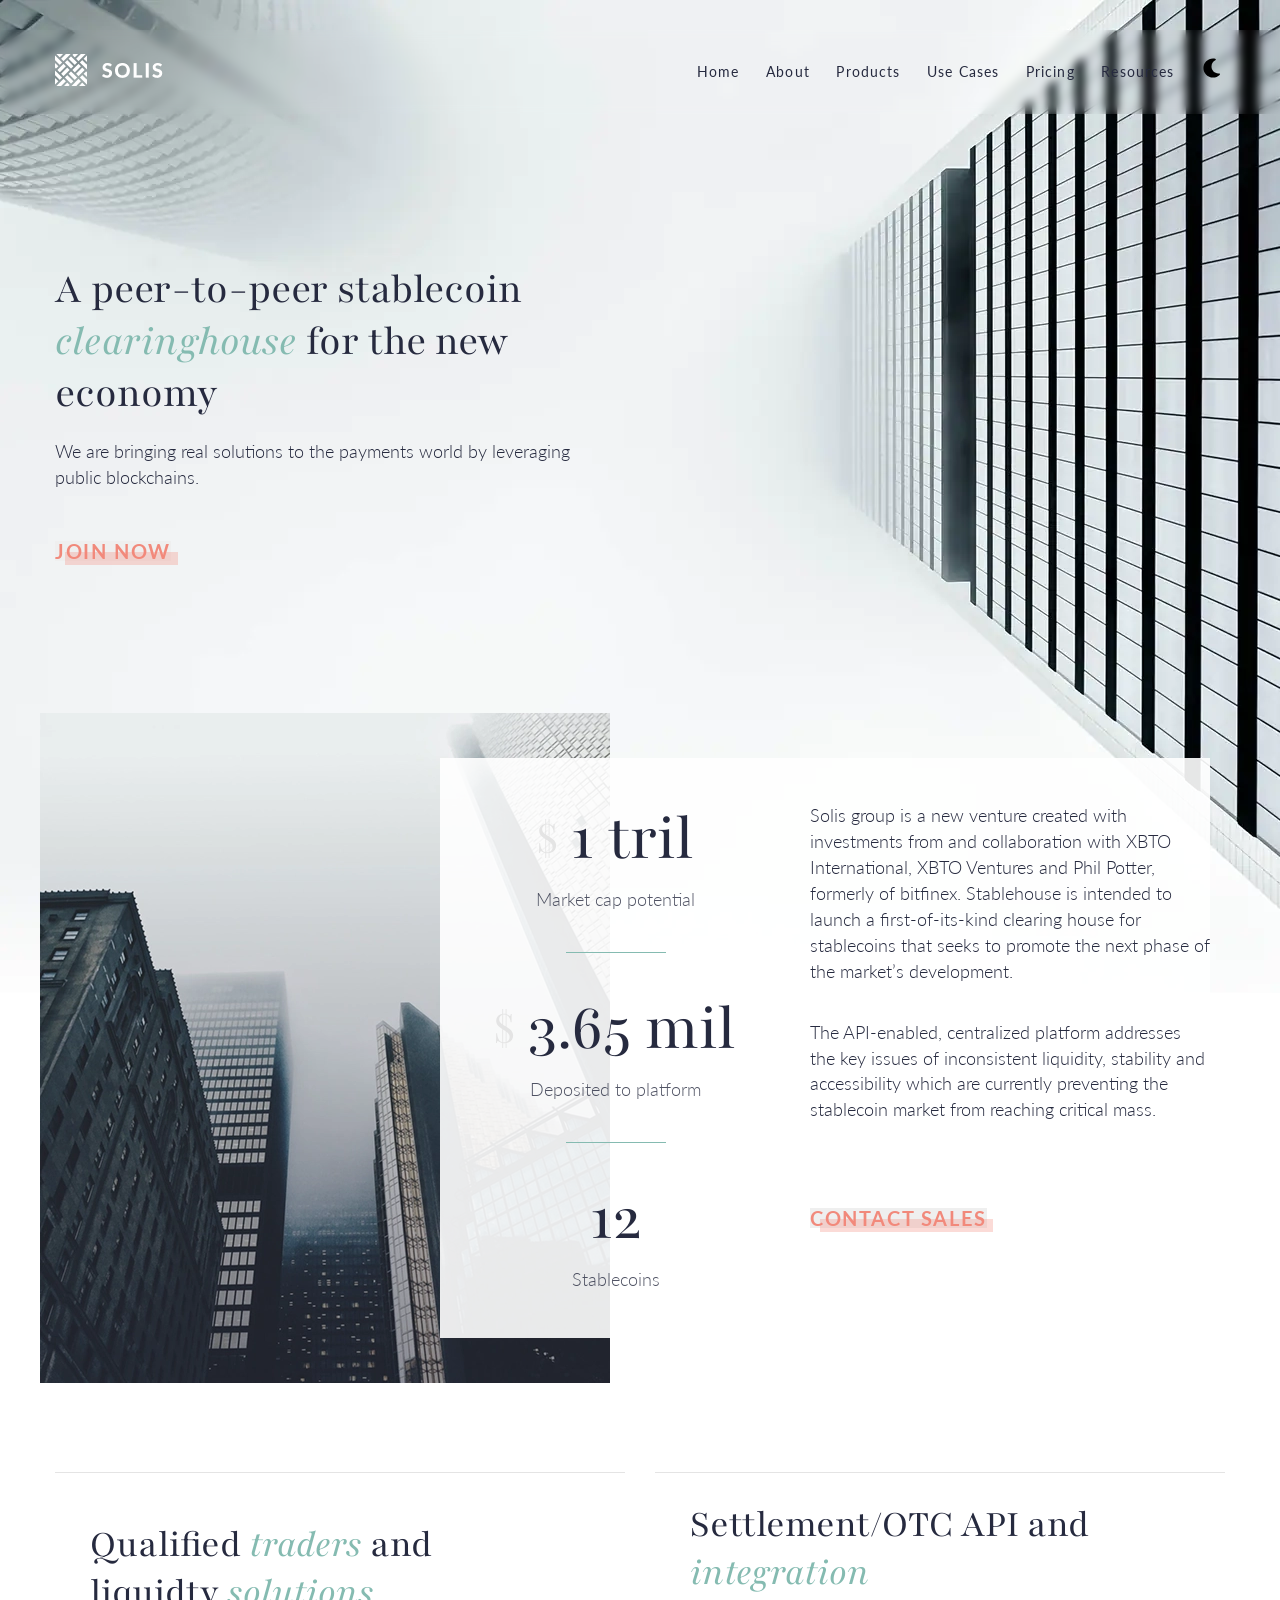
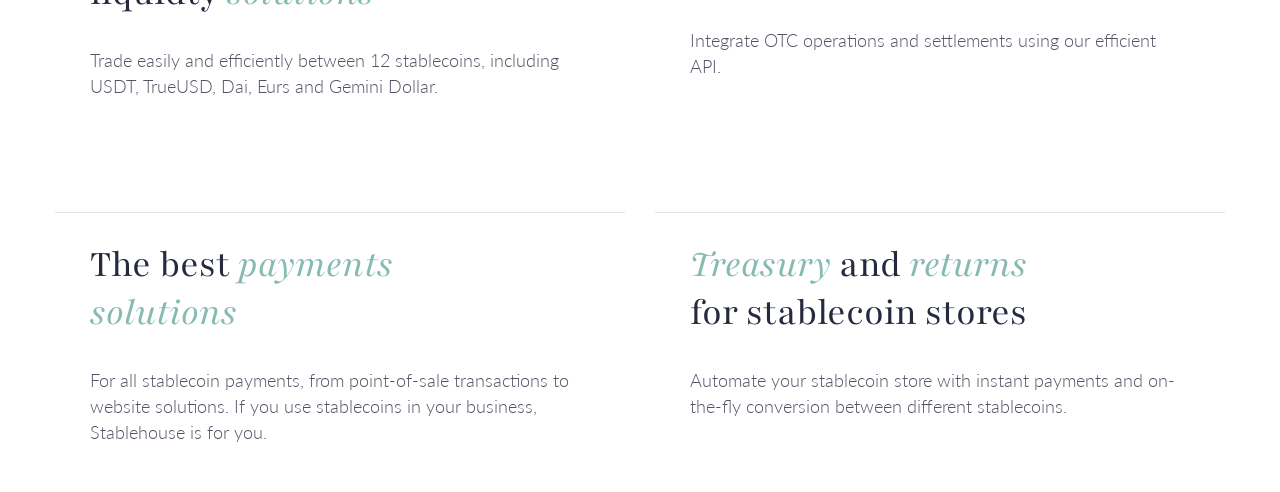
==== index.html @ f417175f "add section Benefits" ====
<!DOCTYPE html>
<html lang="en">

<head>
    <meta charset="UTF-8">
    <meta name="viewport" content="width=device-width, initial-scale=1.0">
    <title>Document</title>
    <link rel="preconnect" href="https://fonts.googleapis.com">
    <link rel="preconnect" href="https://fonts.gstatic.com" crossorigin>
    <link
        href="https://fonts.googleapis.com/css2?family=Lato:wght@300;400;700&family=Playfair:ital,opsz,wdth@0,5..1200,87.5..112.5;1,5..1200,87.5..112.5&display=swap"
        rel="stylesheet">
    <link rel="stylesheet" href="./css/main.css">
</head>

<body>
    <main class="main">
        <div class="bg">
            <header class="header">
                <div class="container">
                    <div class="flex-container">
                        <div class="logo">
                            <img src="./assets/img/logo.png" alt="Logo Company" class="logo__img">
                        </div>
                        <nav class="nav">
                            <ul class="menu">
                                <li class="menu__item">
                                    <a href="#" class="menu__link">Home</a>
                                </li>
                                <li class="menu__item">
                                    <a href="#" class="menu__link">About</a>
                                </li>
                                <li class="menu__item">
                                    <a href="#" class="menu__link">Products</a>
                                </li>
                                <li class="menu__item">
                                    <a href="#" class="menu__link">Use Cases</a>
                                </li>
                                <li class="menu__item">
                                    <a href="#" class="menu__link">Pricing</a>
                                </li>
                                <li class="menu__item">
                                    <a href="#" class="menu__link">Resources</a>
                                </li>
                                <li class="menu__item">
                                    <a href="#" class="menu__link">
                                        <img src="./assets/img/moon.svg" alt="Moon icon" class="menu__icon">
                                    </a>
                                </li>
                            </ul>
                        </nav>
                    </div>
                </div>
            </header>
            <section class="hero">
                <div class="container">
                    <div class="hero__content">
                        <h1 class="title title_1">A peer-to-peer stablecoin <span class="italic">clearinghouse</span>
                            for the new economy</h1>
                        <p class="hero__text">We are bringing real solutions to the payments world by leveraging public
                            blockchains.</p>
                        <button class="btn">JOIN NOW</button>
                    </div>
                </div>
            </section>
        </div>
        <section class="statistic">
            <div class="container statistic__container">
                <div class="statistic__box">
                    <div class="flex-container flex-statistic">
                        <ul class="statistic__list">
                            <li class="statistic__list__item">
                                <h2 class="title title_2">
                                    <svg width="18" height="39" class="dollar__icon">
                                        <use xlink:href="./assets/img/sprite.svg#dollar"></use>
                                    </svg>
                                    1 tril
                                </h2>
                                <p class="statistic__list__text">Market cap potential</p>
                            </li>
                            <li class="statistic__list__item">
                                <h2 class="title title_2">
                                    <svg width="18" height="39" class="dollar__icon">
                                        <use xlink:href="./assets/img/sprite.svg#dollar"></use>
                                    </svg>
                                    3.65 mil
                                </h2>
                                <p class="statistic__list__text">Deposited to platform</p>
                            </li>
                            <li class="statistic__list__item">
                                <h2 class="title title_2">12</h2>
                                <p class="statistic__list__text">Stablecoins</p>
                            </li>
                        </ul>
                        <div class="statistic__descr">
                            <p class="statistic__text">Solis group is a new venture created with investments
                                from
                                and collaboration with XBTO International, XBTO Ventures and
                                Phil Potter, formerly of bitfinex. Stablehouse is intended to launch a
                                first-of-its-kind clearing house for stablecoins
                                that seeks to promote the next phase of the market’s development.</p>
                            <p class="statistic__text">The API-enabled, centralized platform addresses the key
                                issues of inconsistent liquidity, stability and accessibility
                                which are currently preventing the stablecoin market from reaching critical
                                mass.
                            </p>
                            <button class="btn statistic__btn">Contact sales</button>
                        </div>
                    </div>
                </div>
            </div>
        </section>
        <section class="benefits">
            <div class="container">
                <div class="grid-container">
                    <div class="benefits__item">
                        <h3 class="title title_3 benefits__title">Qualified <span class="italic">traders</span>  and <br> liquidty <span class="italic">solutions</span></h3>
                        <p class="benefits__text">Trade easily and efficiently between 12 stablecoins, including USDT, TrueUSD, Dai, Eurs and
                            Gemini Dollar.</p>
                    </div>
                    <div class="benefits__item">
                        <h3 class="title title_3">Settlement/OTC API and <span class="italic">integration</span></h3>
                        <p class="benefits__text">Integrate OTC operations and settlements using our efficient API.</p>
                    </div>
                    <div class="benefits__item">
                        <h3 class="title title_3">The best <span class="italic">payments <br> solutions</span></h3>
                        <p class="benefits__text">For all stablecoin payments, from point-of-sale transactions to website solutions. If you use
                            stablecoins in your
                            business, Stablehouse is for you.</p>
                    </div>
                    <div class="benefits__item">
                        <h3 class="title title_3"><span class="italic">Treasury</span> and <span class="italic">returns</span> <br>for stablecoin stores</h3>
                        <p class="benefits__text">Automate your stablecoin store with instant payments and on-the-fly conversion between
                            different stablecoins.</p>
                    </div>
                </div>
            </div>

        </section>



    </main>

</body>

</html>
---- css/main.css ----
.btn {
  font-family: "Lato", sans-serif;
  font-size: 1.11rem;
  line-height: 1;
  font-weight: 700;
  letter-spacing: 0.08em;
  text-transform: uppercase;
  border: none;
}

@keyframes moveIcon {
  0%, 50%, 100% {
    transform: rotate(0) translateX(0);
  }
  25% {
    transform: rotate(25deg) translateX(-20px);
  }
  75% {
    transform: rotate(-25deg) translateX(20px);
  }
}
* {
  padding: 0;
  margin: 0;
  box-sizing: border-box;
}

ul,
ol {
  padding-left: 0;
  list-style: none;
}

a {
  text-decoration: none;
  cursor: pointer;
}

img,
video {
  max-width: 100%;
  height: auto;
}

html,
body {
  font-family: "Lato", sans-serif;
  font-size: 18px;
  color: #262A3F;
  min-height: 100vh;
}

.container {
  max-width: 1200px;
  padding: 0 15px;
  margin: 0 auto;
}

.flex-container {
  display: flex;
  justify-content: space-between;
  align-items: center;
}

.bg {
  padding-top: 30px;
  padding-bottom: 430px;
  background: url(../assets/img/bg.webp) center/cover no-repeat;
}

.header {
  background-color: rgba(255, 255, 255, 0.0196078431);
  backdrop-filter: blur(5px);
  padding: 24px 0;
}

.nav {
  flex-grow: 1;
}

.menu {
  display: flex;
  justify-content: flex-end;
  align-items: center;
  gap: 2.08vw;
}
.menu__link {
  color: #262A3F;
  font-size: 0.78rem;
  line-height: 1.71;
  font-weight: 400;
  letter-spacing: 0.08em;
  position: relative;
}
.menu__link::after {
  content: "";
  position: absolute;
  bottom: -7px;
  left: 0;
  height: 3px;
  width: 0;
  background-color: rgba(241, 137, 123, 0.3019607843);
  transition: all 0.4s;
  opacity: 0;
}
.menu__link:hover::after {
  opacity: 1;
  width: 100%;
}
.menu__link:hover .menu__icon {
  transform: scale(1.2);
}
.menu__icon {
  width: 24px;
  height: 24px;
  color: #262A3F;
  animation: moveIcon 0.8s ease-in-out 3;
}

.title {
  font-family: "Playfair", serif;
}
.title_1 {
  font-size: 2.44rem;
  line-height: 1.18;
  font-weight: 400;
}
.title_2 {
  font-size: 3.78rem;
  line-height: 1.06;
  font-weight: 400;
}
.title_3 {
  font-size: 2.22rem;
  line-height: 1.2;
  font-weight: 400;
}

.italic {
  font-style: italic;
  color: #85bbb1;
}

.hero {
  margin-top: 150px;
}
.hero__content {
  max-width: 525px;
}
.hero__text {
  margin-top: 20px;
  margin-bottom: 50px;
  font-size: 1rem;
  line-height: 1.44;
  font-weight: 300;
}

.btn {
  color: #F1897B;
  position: relative;
}
.btn::after {
  content: "";
  position: absolute;
  left: 10px;
  bottom: -4px;
  width: 98%;
  height: 13px;
  background-color: rgba(241, 137, 123, 0.3019607843);
}

.statistic {
  position: relative;
}
.statistic__container {
  background: url(../assets/img/buildings_img.webp) left top/contain no-repeat;
  padding: 45px 0 45px 400px;
  position: absolute;
  top: -280px;
  left: calc((100vw - 1200px) / 2);
  width: 100%;
  height: 670px;
}
.statistic__box {
  font-size: 1rem;
  line-height: 1.44;
  font-weight: 300;
  padding: 45px 0;
  background-color: rgba(255, 255, 255, 0.9019607843);
  max-width: 770px;
}
.statistic__list {
  display: flex;
  justify-content: center;
  align-items: center;
  flex-direction: column;
  gap: 80px;
  padding: 0 56px;
  text-align: center;
}
.statistic__list__item {
  position: relative;
}
.statistic__list__item:not(:last-child)::after {
  content: "";
  position: absolute;
  width: 100px;
  height: 1px;
  background-color: #85bbb1;
  bottom: -40px;
  left: 50%;
  transform: translateX(-50%);
}
.statistic__list__text {
  margin-top: 12px;
  opacity: 80%;
}
.statistic__descr {
  max-width: 400px;
  align-self: flex-start;
}
.statistic__text:not(:last-child) {
  margin-bottom: 35px;
}
.statistic__btn {
  margin-top: 50px;
}

.flex-statistic {
  flex-wrap: wrap;
}

.section {
  margin-top: 120px;
}

.benefits {
  padding-top: 509px;
}
.benefits__item {
  padding: 0 35px;
  height: 250px;
  position: relative;
}
.benefits__item::before {
  content: "";
  position: absolute;
  width: 100%;
  height: 1px;
  top: -30px;
  left: 0;
  background-color: #E4E4E4;
}
.benefits__title {
  margin-top: 20px;
}
.benefits__text {
  font-size: 1rem;
  line-height: 1.44;
  font-weight: 300;
  opacity: 80%;
  margin-top: 30px;
}

.grid-container {
  display: grid;
  grid-template-columns: repeat(2, 1fr);
  grid-template-rows: repeat(2, 1fr);
  row-gap: 90px;
  column-gap: 30px;
}/*# sourceMappingURL=main.css.map */
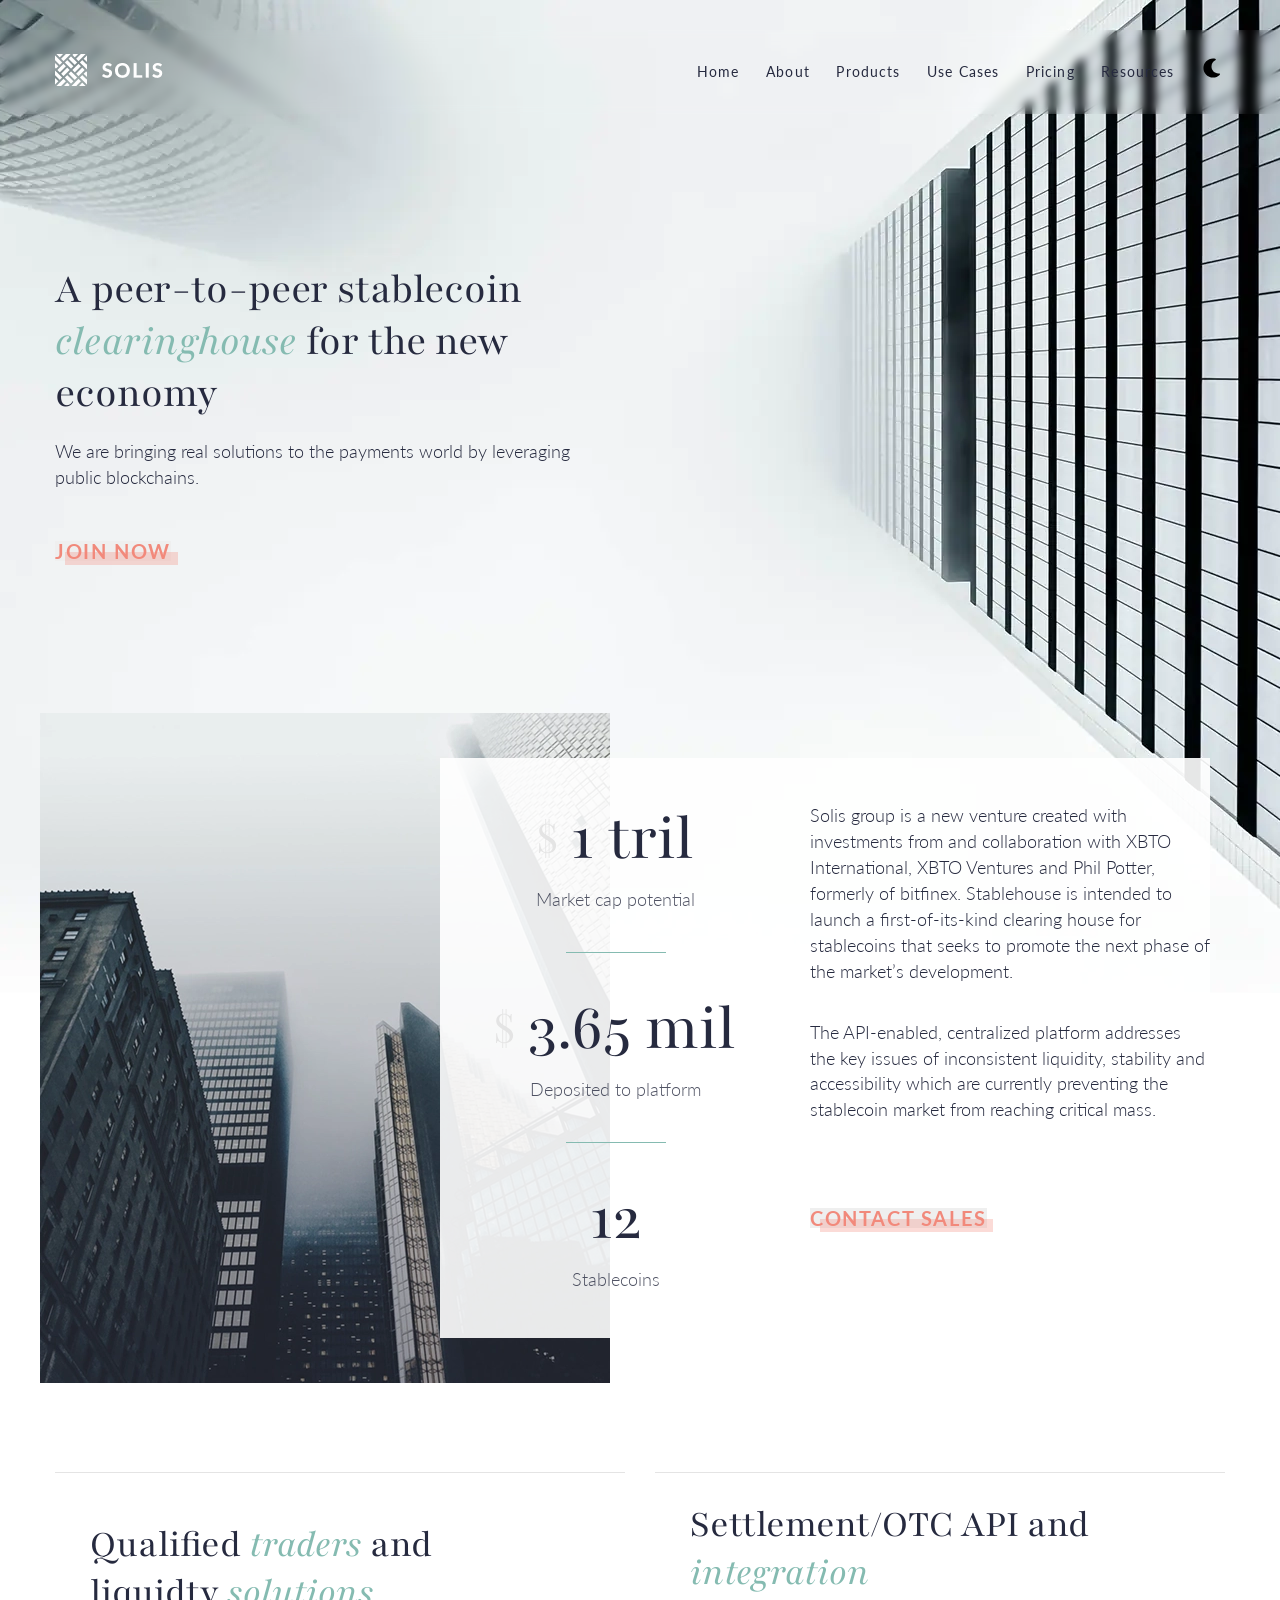
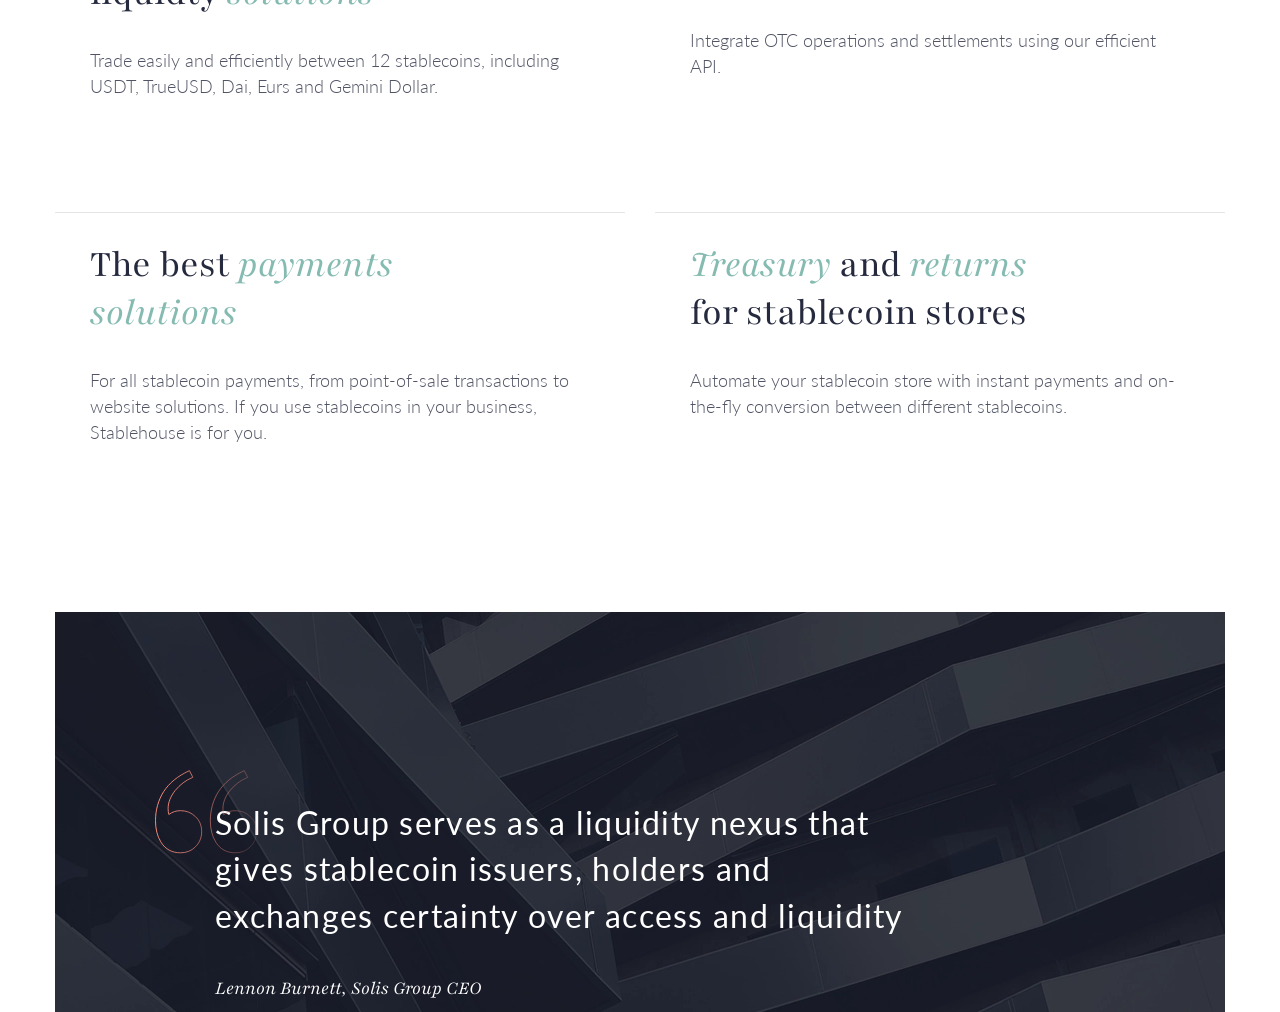
==== commit f081ff75: "add section Quote" ====
--- a/index.html
+++ b/index.html
@@ -114,8 +114,10 @@
             <div class="container">
                 <div class="grid-container">
                     <div class="benefits__item">
-                        <h3 class="title title_3 benefits__title">Qualified <span class="italic">traders</span>  and <br> liquidty <span class="italic">solutions</span></h3>
-                        <p class="benefits__text">Trade easily and efficiently between 12 stablecoins, including USDT, TrueUSD, Dai, Eurs and
+                        <h3 class="title title_3 benefits__title">Qualified <span class="italic">traders</span> and <br>
+                            liquidty <span class="italic">solutions</span></h3>
+                        <p class="benefits__text">Trade easily and efficiently between 12 stablecoins, including USDT,
+                            TrueUSD, Dai, Eurs and
                             Gemini Dollar.</p>
                     </div>
                     <div class="benefits__item">
@@ -124,18 +126,35 @@
                     </div>
                     <div class="benefits__item">
                         <h3 class="title title_3">The best <span class="italic">payments <br> solutions</span></h3>
-                        <p class="benefits__text">For all stablecoin payments, from point-of-sale transactions to website solutions. If you use
+                        <p class="benefits__text">For all stablecoin payments, from point-of-sale transactions to
+                            website solutions. If you use
                             stablecoins in your
                             business, Stablehouse is for you.</p>
                     </div>
                     <div class="benefits__item">
-                        <h3 class="title title_3"><span class="italic">Treasury</span> and <span class="italic">returns</span> <br>for stablecoin stores</h3>
-                        <p class="benefits__text">Automate your stablecoin store with instant payments and on-the-fly conversion between
+                        <h3 class="title title_3"><span class="italic">Treasury</span> and <span
+                                class="italic">returns</span> <br>for stablecoin stores</h3>
+                        <p class="benefits__text">Automate your stablecoin store with instant payments and on-the-fly
+                            conversion between
                             different stablecoins.</p>
                     </div>
                 </div>
             </div>
-
+        </section>
+        <section class="section quote">
+            <div class="container">
+                <div class="quote__bg">
+                    <div class="quote__content">
+                        <svg width="102" height="84" class="quote__icon">
+                            <use xlink:href="./assets/img/sprite.svg#quote"></use>
+                        </svg>
+                        <h4 class="quote__title">Solis Group serves as a liquidity nexus that gives stablecoin issuers,
+                            holders and exchanges certainty over access and
+                            liquidity</h4>
+                        <p class="quote__text">Lennon Burnett, Solis Group CEO</p>
+                    </div>
+                </div>
+            </div>
         </section>
 
 
--- a/css/main.css
+++ b/css/main.css
@@ -249,7 +249,7 @@
   height: 1px;
   top: -30px;
   left: 0;
-  background-color: #E4E4E4;
+  background-color: #e4e4e4;
 }
 .benefits__title {
   margin-top: 20px;
@@ -268,4 +268,40 @@
   grid-template-rows: repeat(2, 1fr);
   row-gap: 90px;
   column-gap: 30px;
+}
+
+.quote__bg {
+  background: url(../assets/img/quote_bg.webp) center/cover no-repeat;
+  width: 100%;
+  height: 400px;
+  padding-top: 100px;
+  padding-left: 160px;
+}
+.quote__content {
+  max-width: 710px;
+  color: #fff;
+}
+.quote__title {
+  font-family: "Lato", sans-serif;
+  font-size: 1.78rem;
+  line-height: 1.44;
+  font-weight: 400;
+  letter-spacing: 0.04em;
+  position: relative;
+}
+.quote__title::before {
+  content: url(../assets/img/quote_light.svg);
+  width: 102px;
+  height: 84px;
+  position: absolute;
+  top: -30px;
+  left: -60px;
+}
+.quote__text {
+  margin-top: 40px;
+  font-family: "Playfair", serif;
+  font-size: 1.1rem;
+  line-height: 1;
+  font-weight: 300;
+  font-style: italic;
 }/*# sourceMappingURL=main.css.map */
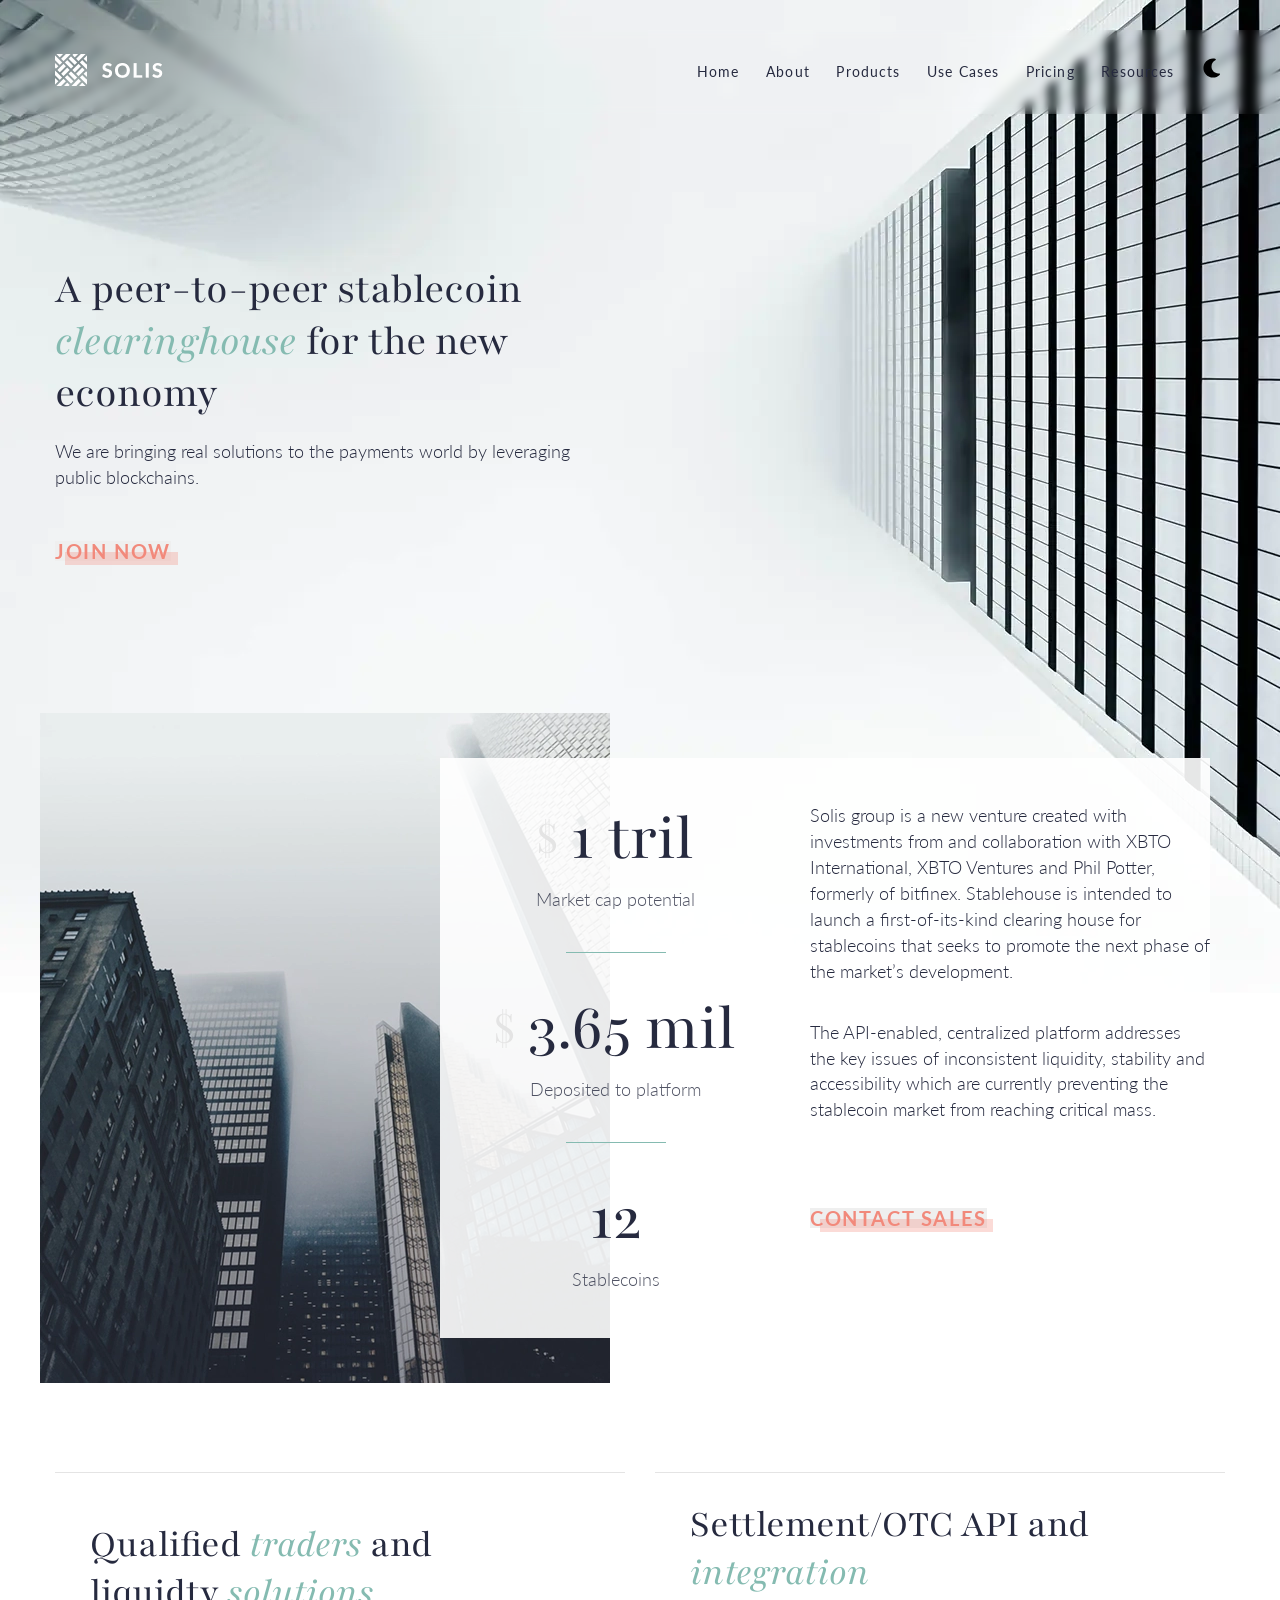
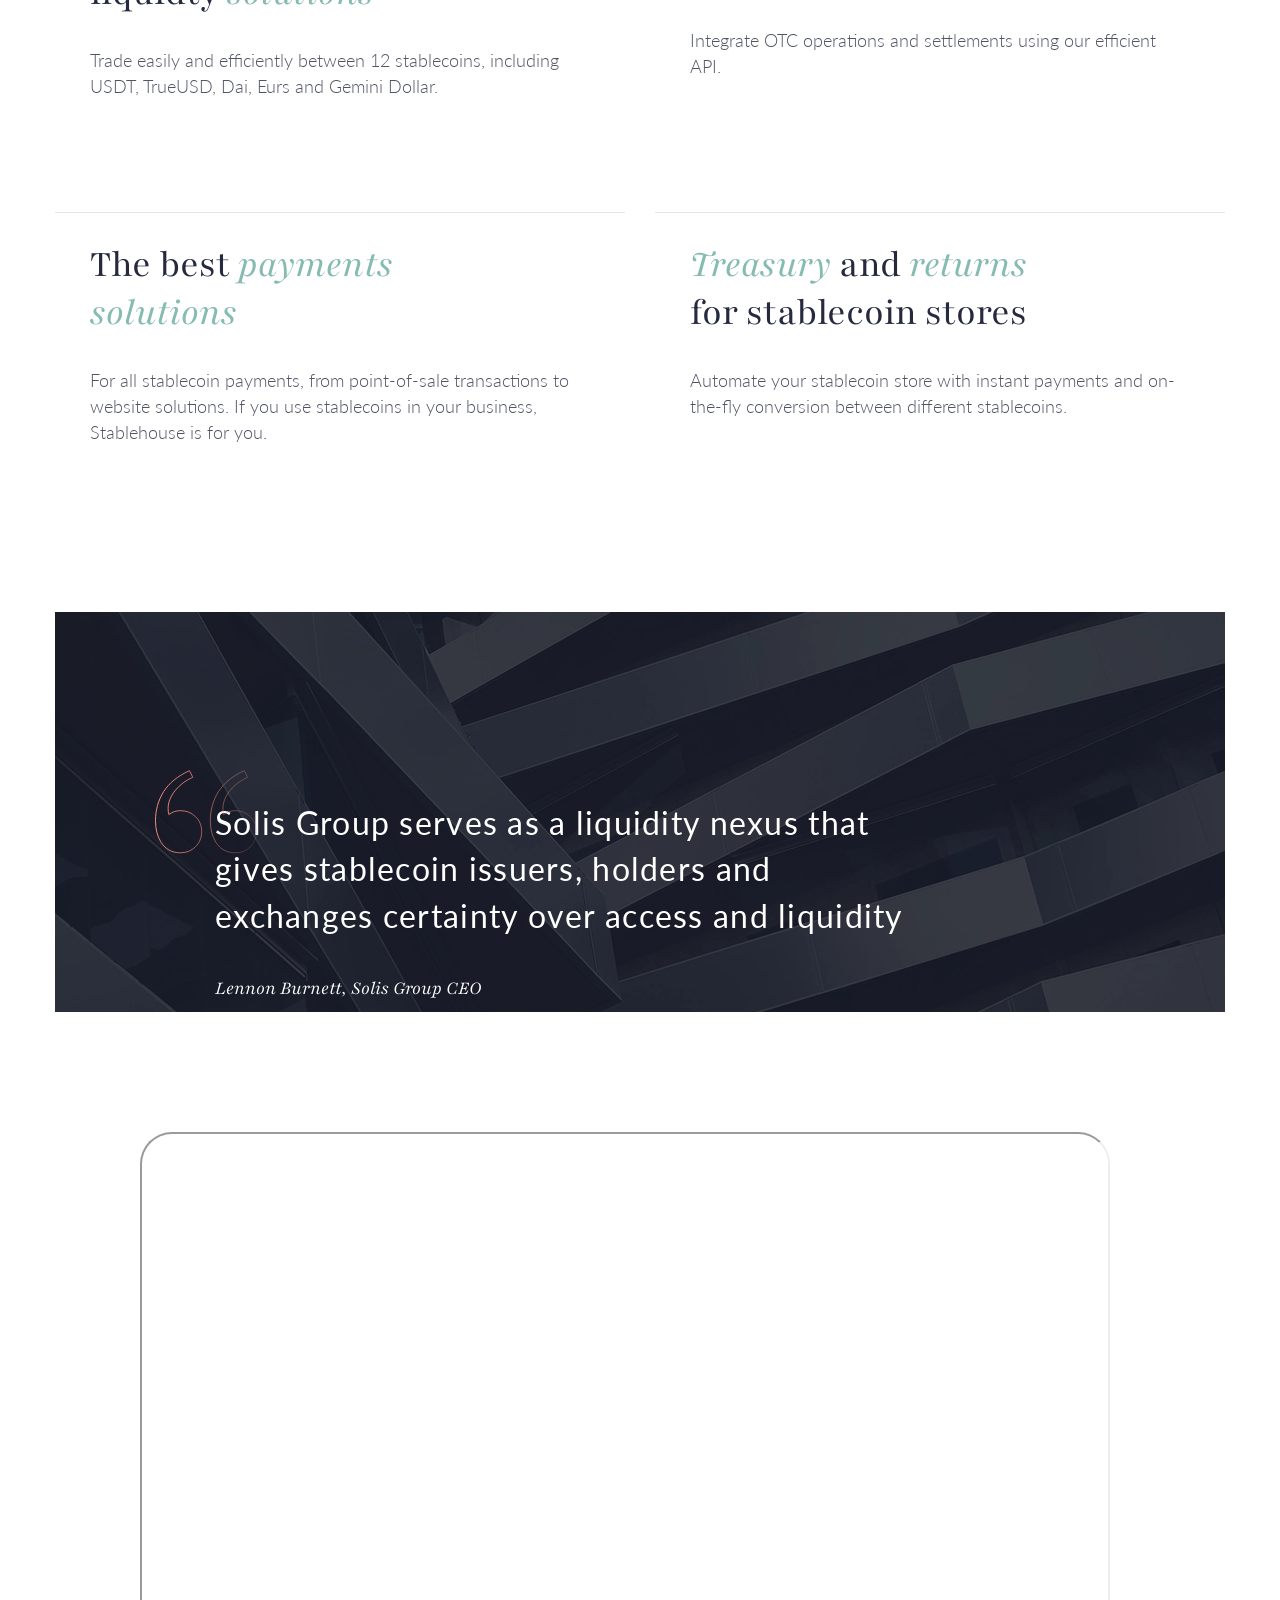
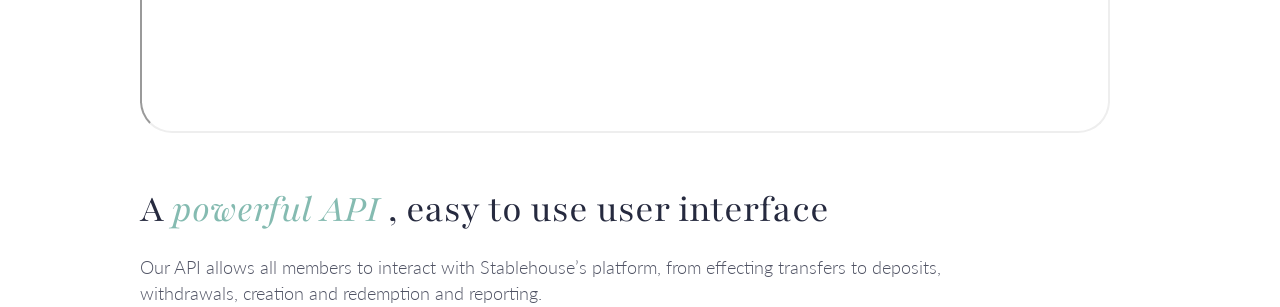
==== commit 7fd9346f: "add section Video" ====
--- a/index.html
+++ b/index.html
@@ -156,6 +156,19 @@
                 </div>
             </div>
         </section>
+        <section class="section video">
+            <div class="container video__container">
+                <iframe class="video__screen" width="970" height="601" src="https://www.youtube.com/embed/vnbN9V_2Guk?si=WYyJ3jH5xyGjKfke"
+                    title="YouTube video player" 
+                    allow="accelerometer; autoplay; clipboard-write; encrypted-media; gyroscope; picture-in-picture; web-share"
+                    referrerpolicy="strict-origin-when-cross-origin" allowfullscreen></iframe>
+                <h3 class="title title_3">A <span class="italic">powerful API </span>, easy to use user interface</h3>
+                <p class="video__descr">Our API allows all members to interact with Stablehouse’s platform, from
+                    effecting transfers to
+                    deposits,<br> withdrawals,
+                    creation and redemption and reporting.</p>
+            </div>
+        </section>
 
 
 
--- a/css/main.css
+++ b/css/main.css
@@ -304,4 +304,19 @@
   line-height: 1;
   font-weight: 300;
   font-style: italic;
+}
+
+.video__container {
+  padding: 0 100px;
+}
+.video__screen {
+  margin-bottom: 50px;
+  border-radius: 32px;
+}
+.video__descr {
+  font-size: 1rem;
+  line-height: 1.44;
+  font-weight: 300;
+  opacity: 80%;
+  margin-top: 20px;
 }/*# sourceMappingURL=main.css.map */
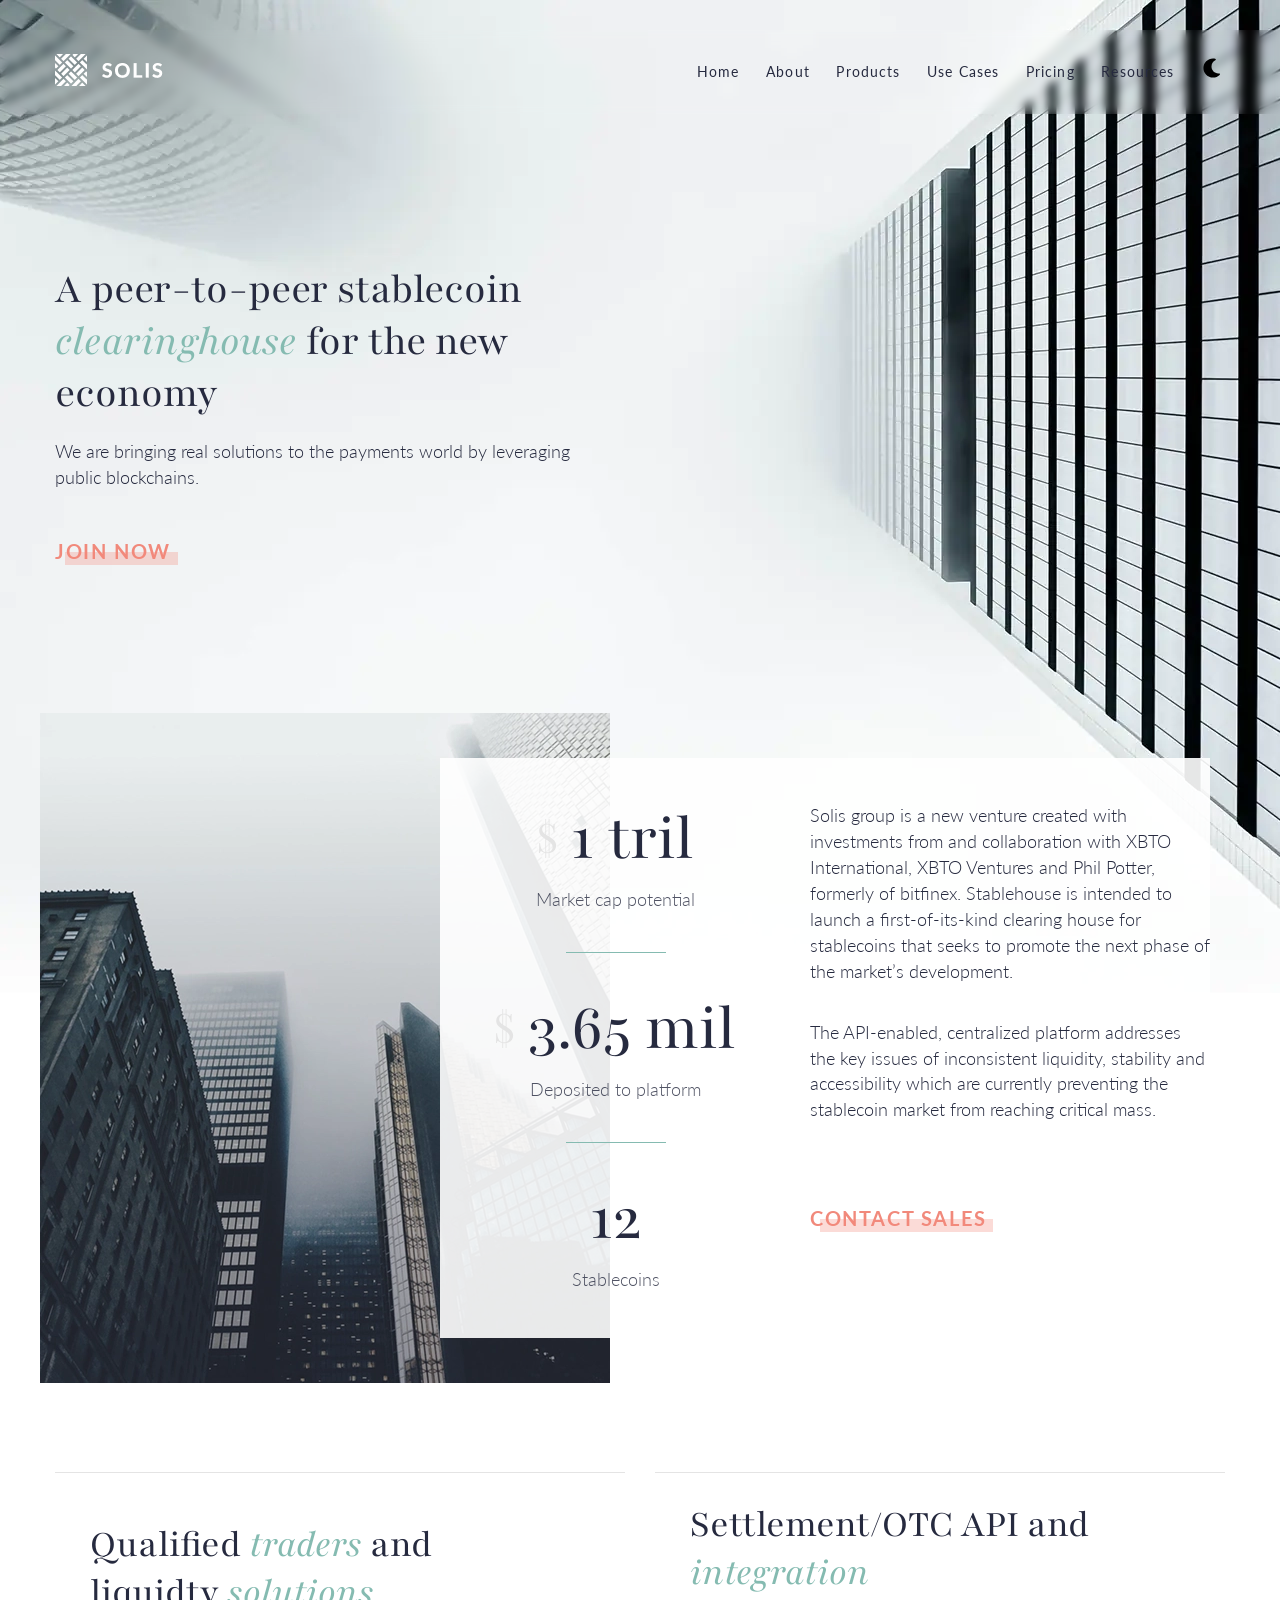
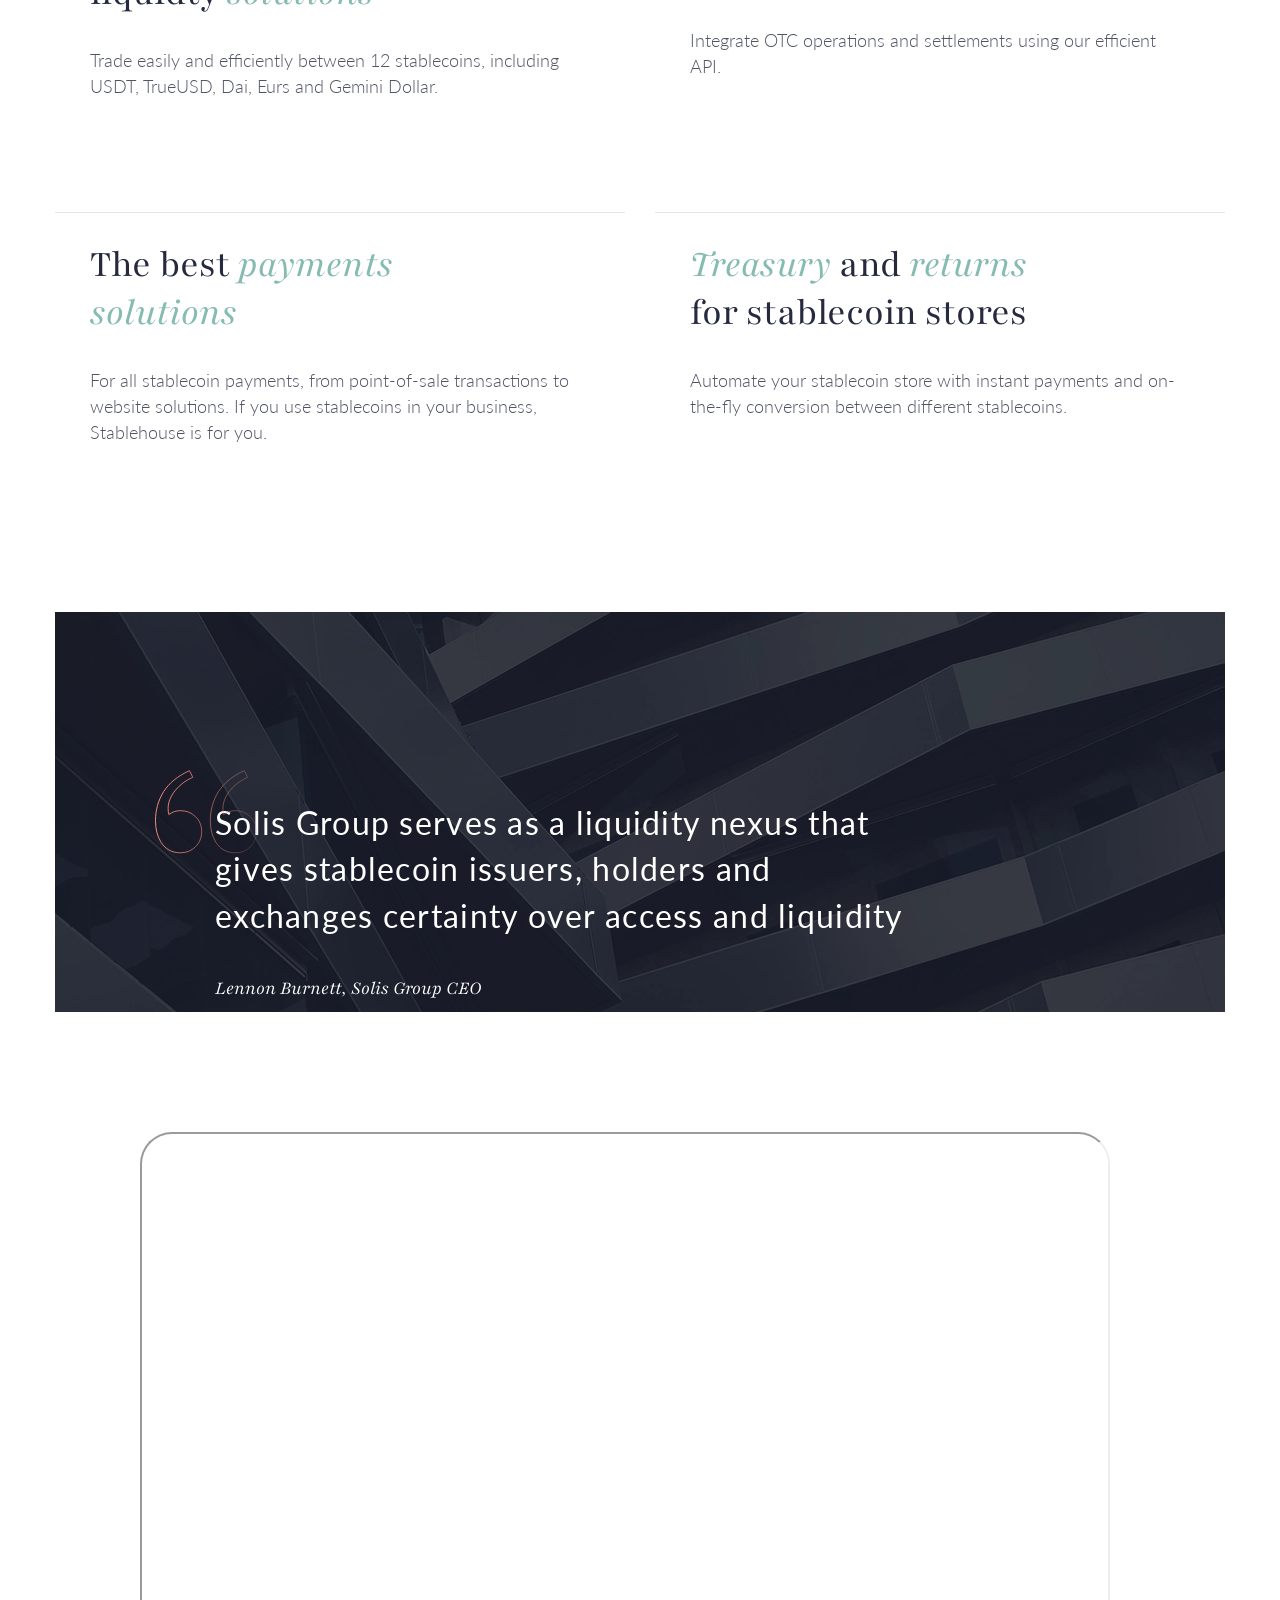
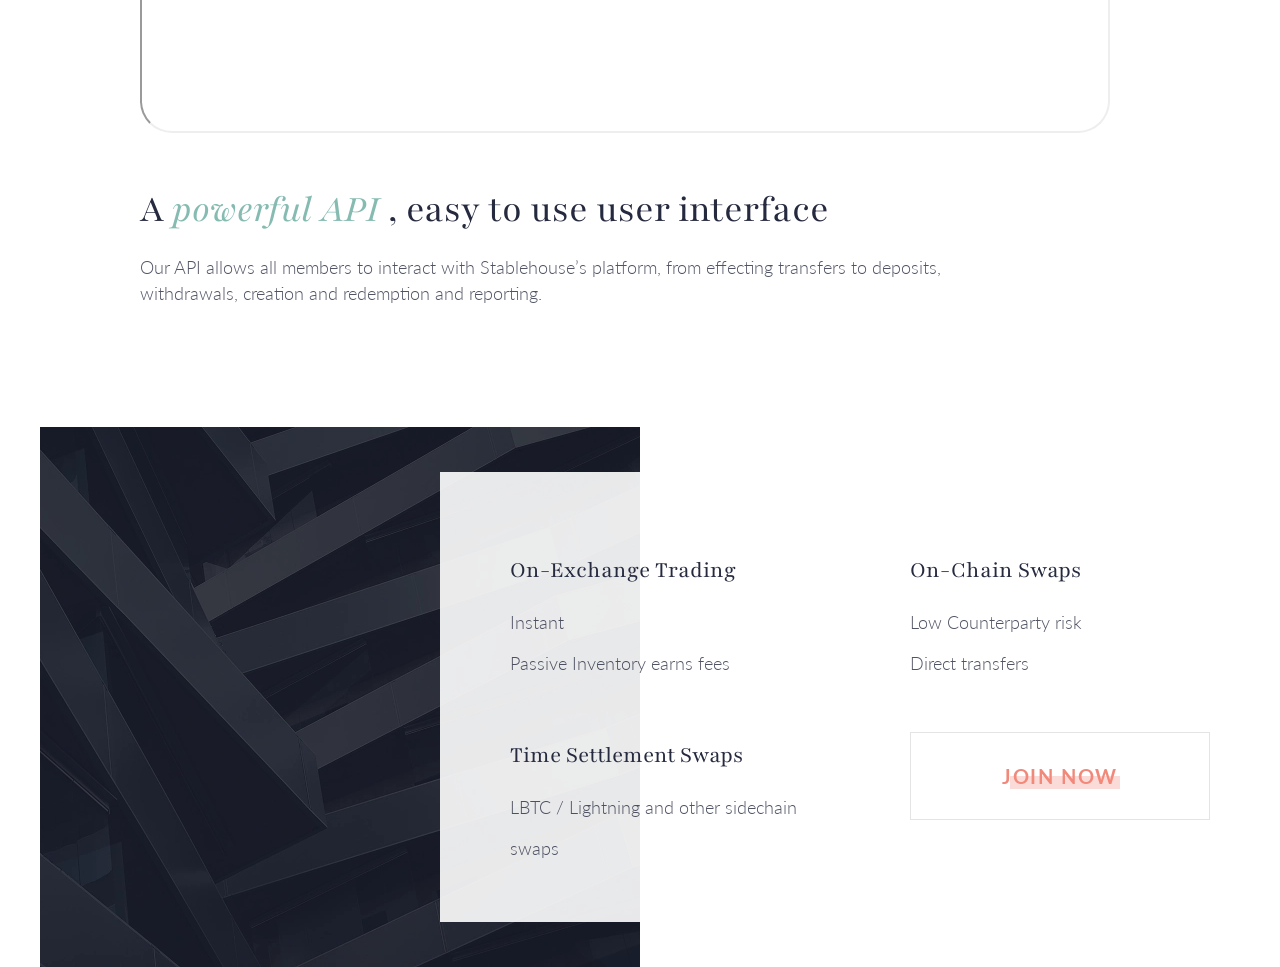
==== commit e197c23e: "add section Promises" ====
--- a/index.html
+++ b/index.html
@@ -158,8 +158,8 @@
         </section>
         <section class="section video">
             <div class="container video__container">
-                <iframe class="video__screen" width="970" height="601" src="https://www.youtube.com/embed/vnbN9V_2Guk?si=WYyJ3jH5xyGjKfke"
-                    title="YouTube video player" 
+                <iframe class="video__screen" width="970" height="601"
+                    src="https://www.youtube.com/embed/vnbN9V_2Guk?si=WYyJ3jH5xyGjKfke" title="YouTube video player"
                     allow="accelerometer; autoplay; clipboard-write; encrypted-media; gyroscope; picture-in-picture; web-share"
                     referrerpolicy="strict-origin-when-cross-origin" allowfullscreen></iframe>
                 <h3 class="title title_3">A <span class="italic">powerful API </span>, easy to use user interface</h3>
@@ -169,6 +169,34 @@
                     creation and redemption and reporting.</p>
             </div>
         </section>
+        <section class="section promises">
+            <div class="container promises__container">
+                <div class="promises__box">
+                    <div class="promises__grid">
+                        <div class="promises__item">
+                            <h4 class="title title_4">On-Exchange Trading</h4>
+                            <p class="promises__text">Instant </p>
+                            <p class="promises__text">Passive Inventory earns fees</p>
+                        </div>
+                        <div class="promises__item">
+                            <h4 class="title title_4">On-Chain Swaps</h4>
+                            <p class="promises__text">Low Counterparty risk </p>
+                            <p class="promises__text">Direct transfers</p>
+                        </div>
+                        <div class="promises__item">
+                            <h4 class="title title_4">Time Settlement Swaps</h4>
+                            <p class="promises__text">LBTC / Lightning and other sidechain </p>
+                            <p class="promises__text">swaps</p>
+                        </div>
+                        <div class="promises__item">
+                            <button class="btn-big">JOIN NOW</button>
+                        </div>
+                    </div>
+
+                </div>
+
+            </div>
+        </section>
 
 
 
--- a/css/main.css
+++ b/css/main.css
@@ -1,4 +1,4 @@
-.btn {
+.btn, .btn-big {
   font-family: "Lato", sans-serif;
   font-size: 1.11rem;
   line-height: 1;
@@ -6,6 +6,14 @@
   letter-spacing: 0.08em;
   text-transform: uppercase;
   border: none;
+  background: none;
+  cursor: pointer;
+}
+
+.btn-big {
+  padding: 33px 89px;
+  border: 1px solid;
+  min-width: 300px;
 }
 
 @keyframes moveIcon {
@@ -135,6 +143,11 @@
   line-height: 1.2;
   font-weight: 400;
 }
+.title_4 {
+  font-size: 1.33rem;
+  line-height: 2;
+  font-weight: 400;
+}
 
 .italic {
   font-style: italic;
@@ -167,6 +180,34 @@
   width: 98%;
   height: 13px;
   background-color: rgba(241, 137, 123, 0.3019607843);
+}
+.btn:hover {
+  color: #E54F3A;
+}
+.btn:hover .btn::after {
+  background-color: rgba(229, 79, 58, 0.3019607843);
+}
+
+.btn-big {
+  color: #F1897B;
+  border-color: #E4E4E4;
+  position: relative;
+}
+.btn-big::after {
+  content: "";
+  position: absolute;
+  left: 99px;
+  bottom: 30px;
+  width: 37%;
+  height: 13px;
+  background-color: rgba(241, 137, 123, 0.3019607843);
+}
+.btn-big:hover {
+  color: #E54F3A;
+  border-color: #E54F3A;
+}
+.btn-big:hover .btn::after {
+  background-color: rgba(229, 79, 58, 0.3019607843);
 }
 
 .statistic {
@@ -319,4 +360,37 @@
   font-weight: 300;
   opacity: 80%;
   margin-top: 20px;
+}
+
+.promises__container {
+  background: url(../assets/img/features_bg.webp) left top/contain no-repeat;
+  padding: 45px 0 45px 400px;
+  width: 100%;
+  height: 540px;
+}
+.promises__box {
+  font-size: 1rem;
+  line-height: 1.44;
+  font-weight: 300;
+  padding: 75px 0 75px 70px;
+  background-color: rgba(255, 255, 255, 0.9019607843);
+  max-width: 770px;
+}
+.promises__grid {
+  display: grid;
+  grid-template-columns: repeat(2, 1fr);
+  grid-template-rows: repeat(2, 1fr);
+  row-gap: 70px;
+  column-gap: 100px;
+}
+.promises__item {
+  width: 300px;
+  height: 115px;
+}
+.promises__text {
+  margin-top: 15px;
+  font-size: 1rem;
+  line-height: 1.44;
+  font-weight: 300;
+  opacity: 80%;
 }/*# sourceMappingURL=main.css.map */
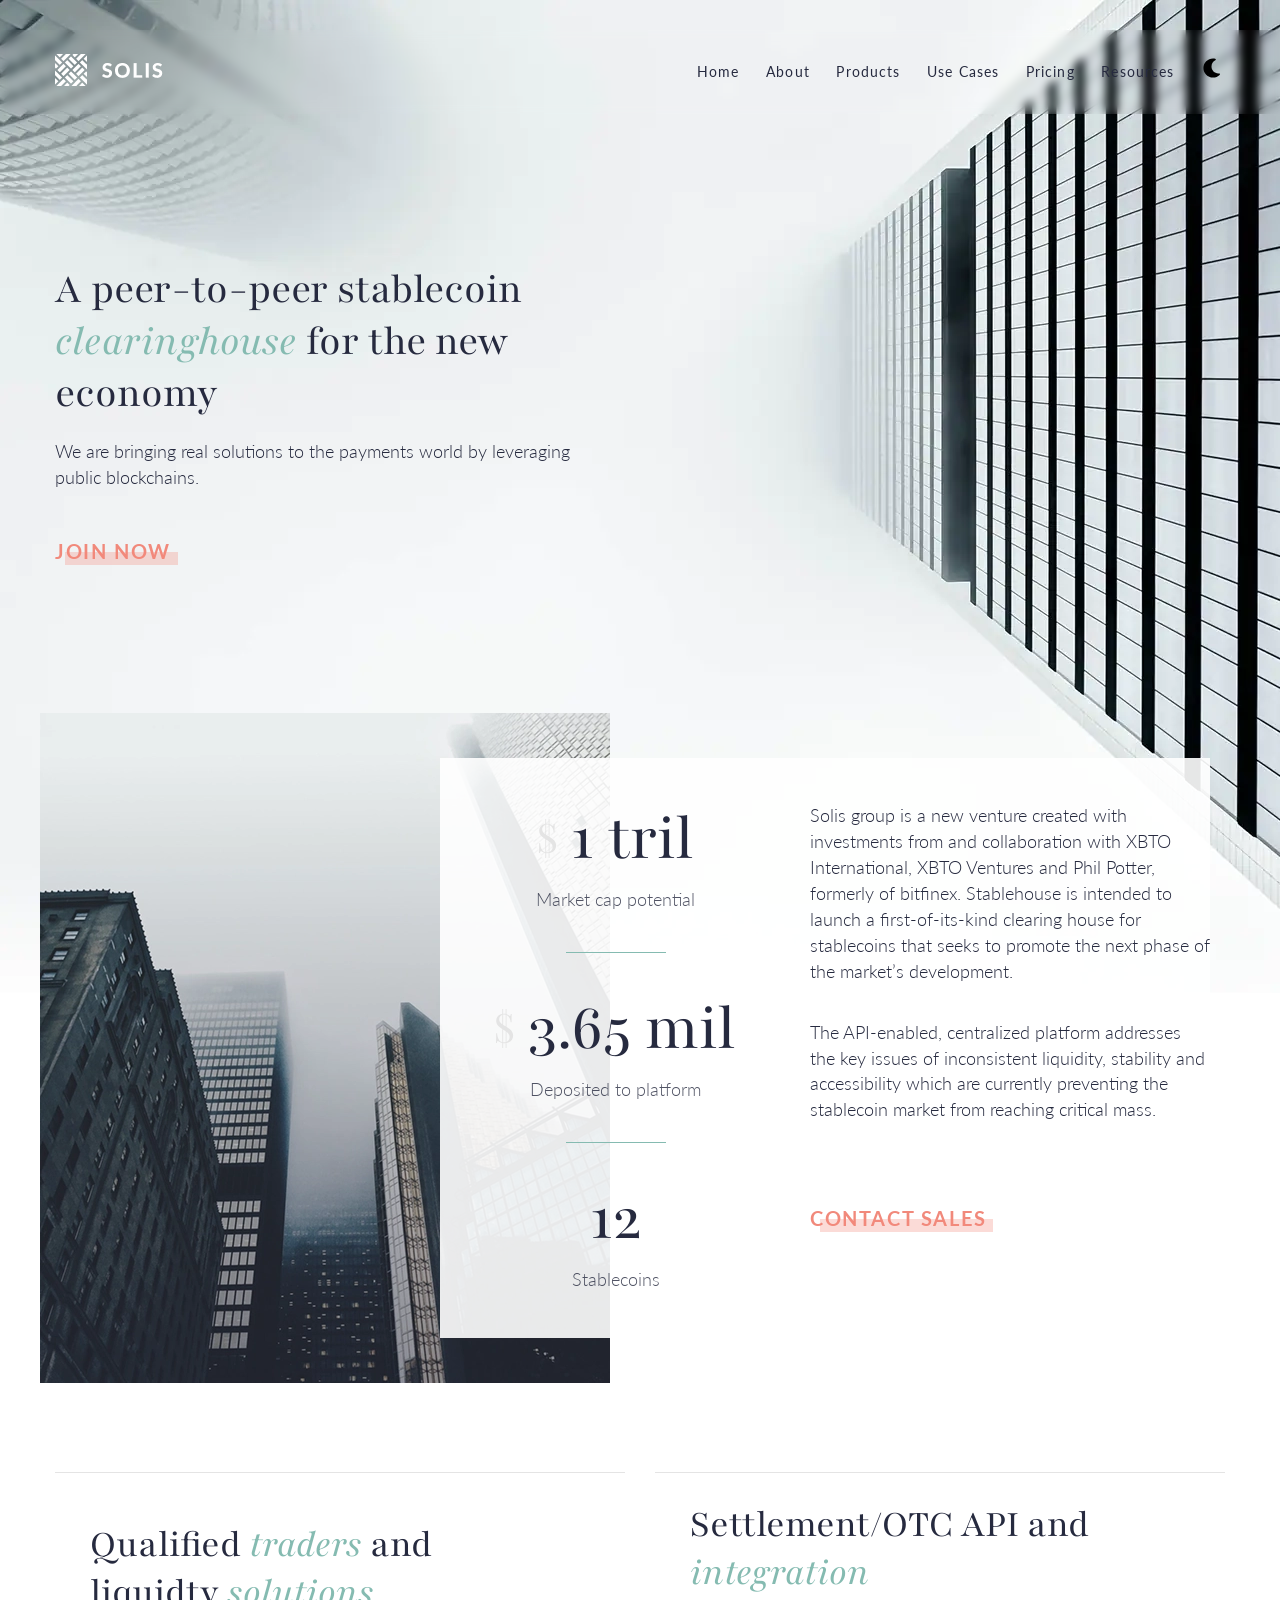
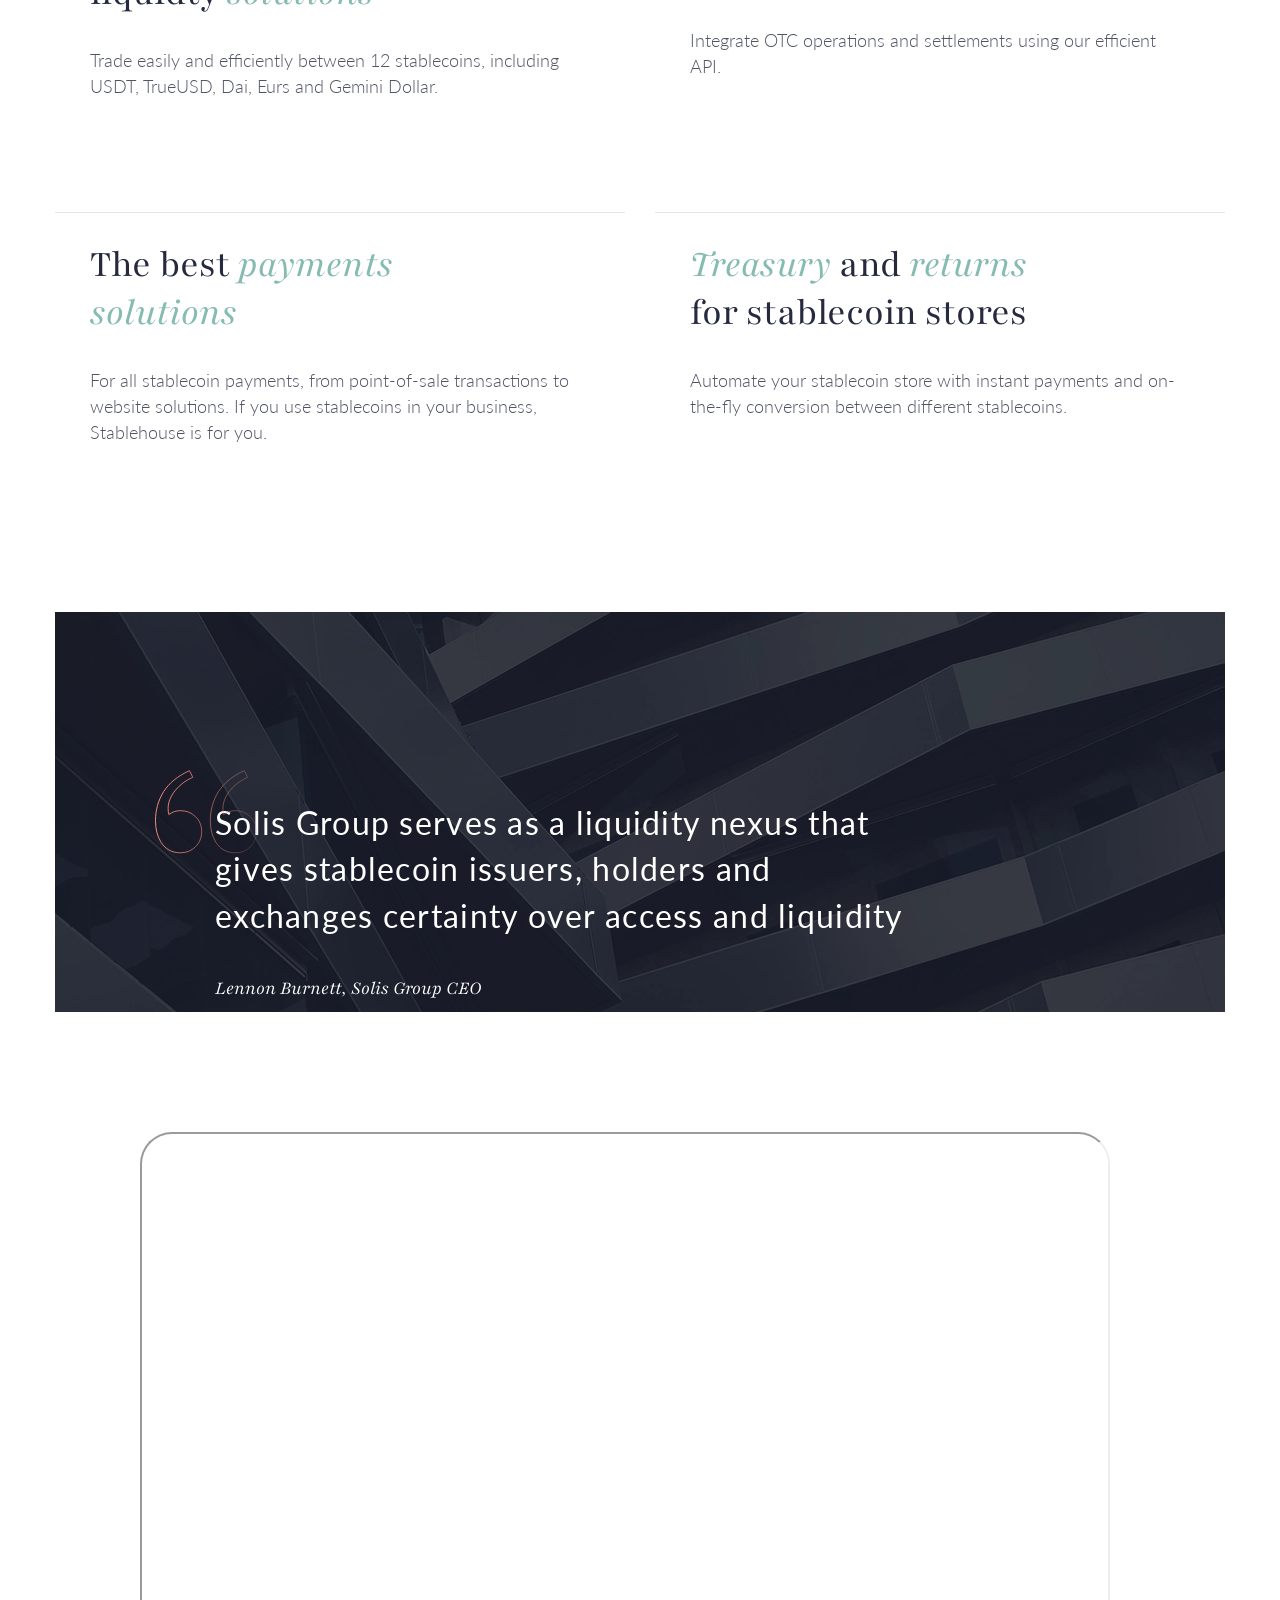
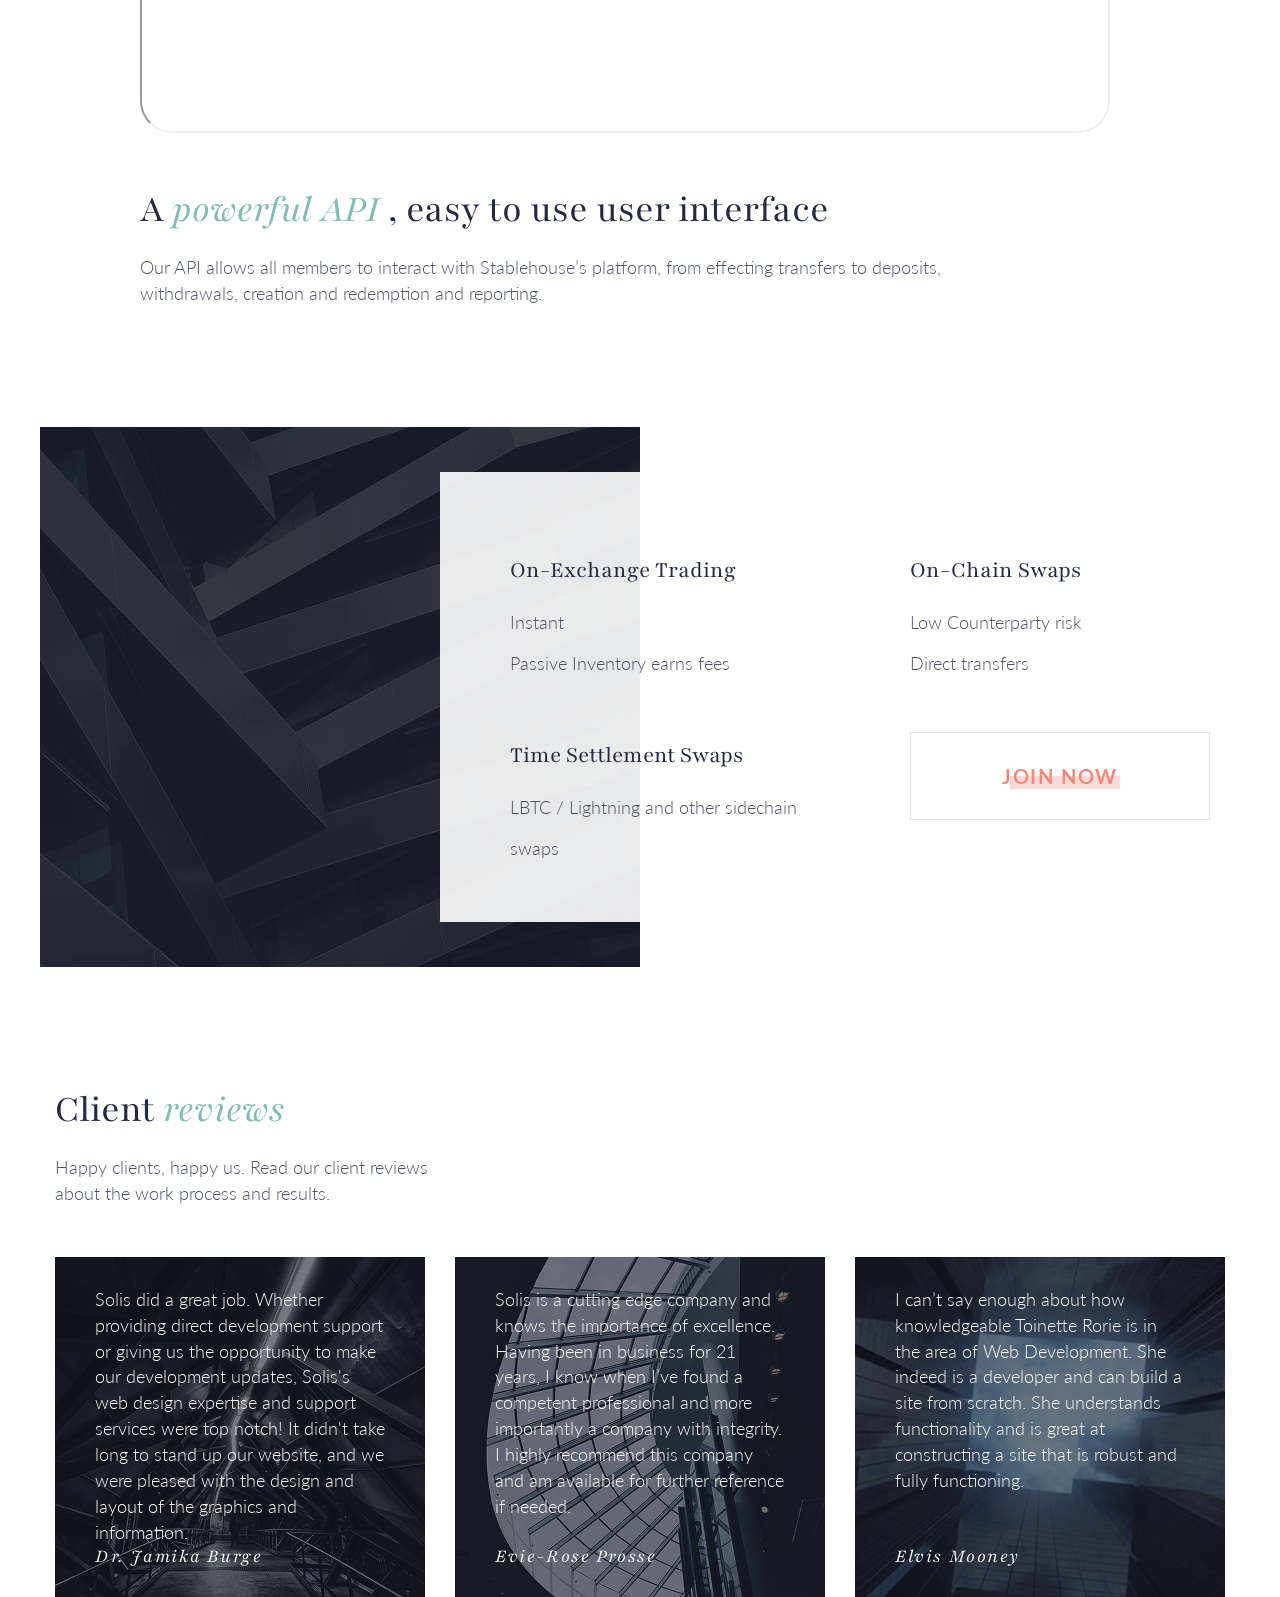
==== commit 1687d027: "add section Reviews" ====
--- a/index.html
+++ b/index.html
@@ -197,6 +197,53 @@
 
             </div>
         </section>
+        <section class="section reviews">
+            <div class="container">
+                <h3 class="title title_3">Client <span class="italic">reviews</span></h3>
+                <p class="reviews__descr">Happy clients, happy us. Read our client reviews <br>about the work process
+                    and
+                    results.</p>
+                <div class="flex-reviews">
+                    <div class="reviews__card reviews__card_1">
+                        <div class="flex-card">
+                            <p class="reviews__text">Solis did a great job. Whether providing direct development support
+                                or
+                                giving us the opportunity to make our development
+                                updates, Solis's web design expertise and support services were top notch! It didn't
+                                take
+                                long to stand up our website,
+                                and we were pleased with the design and layout of the graphics and information.</p>
+                            <p class="reviews__author">Dr. Jamika Burge</p>
+                        </div>
+                    </div>
+                    <div class="reviews__card reviews__card_2">
+                        <div class="flex-card">
+                            <p class="reviews__text">Solis is a cutting edge company and knows the importance of
+                                excellence.
+                                Having been in business for 21 years, I know
+                                when I’ve found a competent professional and more importantly a company with integrity.
+                                I
+                                highly recommend this company
+                                and am available for further reference if needed.</p>
+                            <p class="reviews__author">Evie-Rose Prosse</p>
+                        </div>
+
+                    </div>
+                    <div class="reviews__card reviews__card_3">
+                        <div class="flex-card">
+                            <p class="reviews__text">I can’t say enough about how knowledgeable Toinette Rorie is in the
+                                area of Web Development. She indeed is a developer
+                                and can build a site from scratch. She understands functionality and is great at
+                                constructing a site that is robust and
+                                fully functioning.</p>
+                            <p class="reviews__author">Elvis Mooney</p>
+                        </div>
+
+                    </div>
+                </div>
+            </div>
+
+        </section>
 
 
 
--- a/css/main.css
+++ b/css/main.css
@@ -190,7 +190,7 @@
 
 .btn-big {
   color: #F1897B;
-  border-color: #E4E4E4;
+  border-color: #e4e4e4;
   position: relative;
 }
 .btn-big::after {
@@ -393,4 +393,57 @@
   line-height: 1.44;
   font-weight: 300;
   opacity: 80%;
+}
+
+.flex-reviews {
+  display: flex;
+  justify-content: space-between;
+  align-items: center;
+  gap: 30px;
+}
+
+.reviews__descr {
+  margin-top: 20px;
+  font-size: 1rem;
+  line-height: 1.44;
+  font-weight: 300;
+  opacity: 80%;
+  margin-bottom: 50px;
+}
+.reviews__card {
+  padding: 30px 40px;
+  height: 340px;
+  width: 100%;
+  color: #fff;
+  flex-grow: 1;
+}
+.reviews__card_1 {
+  background: url(../assets/img/review_1_bg.webp) center/cover no-repeat;
+}
+.reviews__card_2 {
+  background: url(../assets/img/review_2_bg.webp) center/cover no-repeat;
+}
+.reviews__card_3 {
+  background: url(../assets/img/review_3_bg.webp) center/cover no-repeat;
+}
+.reviews__text {
+  font-size: 1rem;
+  line-height: 1.44;
+  font-weight: 300;
+}
+.reviews__author {
+  font-family: "Playfair", serif;
+  font-size: 1.1rem;
+  line-height: 1;
+  font-weight: 300;
+  letter-spacing: 0.08em;
+  font-style: italic;
+}
+
+.flex-card {
+  display: flex;
+  justify-content: space-between;
+  align-items: flex-start;
+  flex-direction: column;
+  height: 100%;
 }/*# sourceMappingURL=main.css.map */
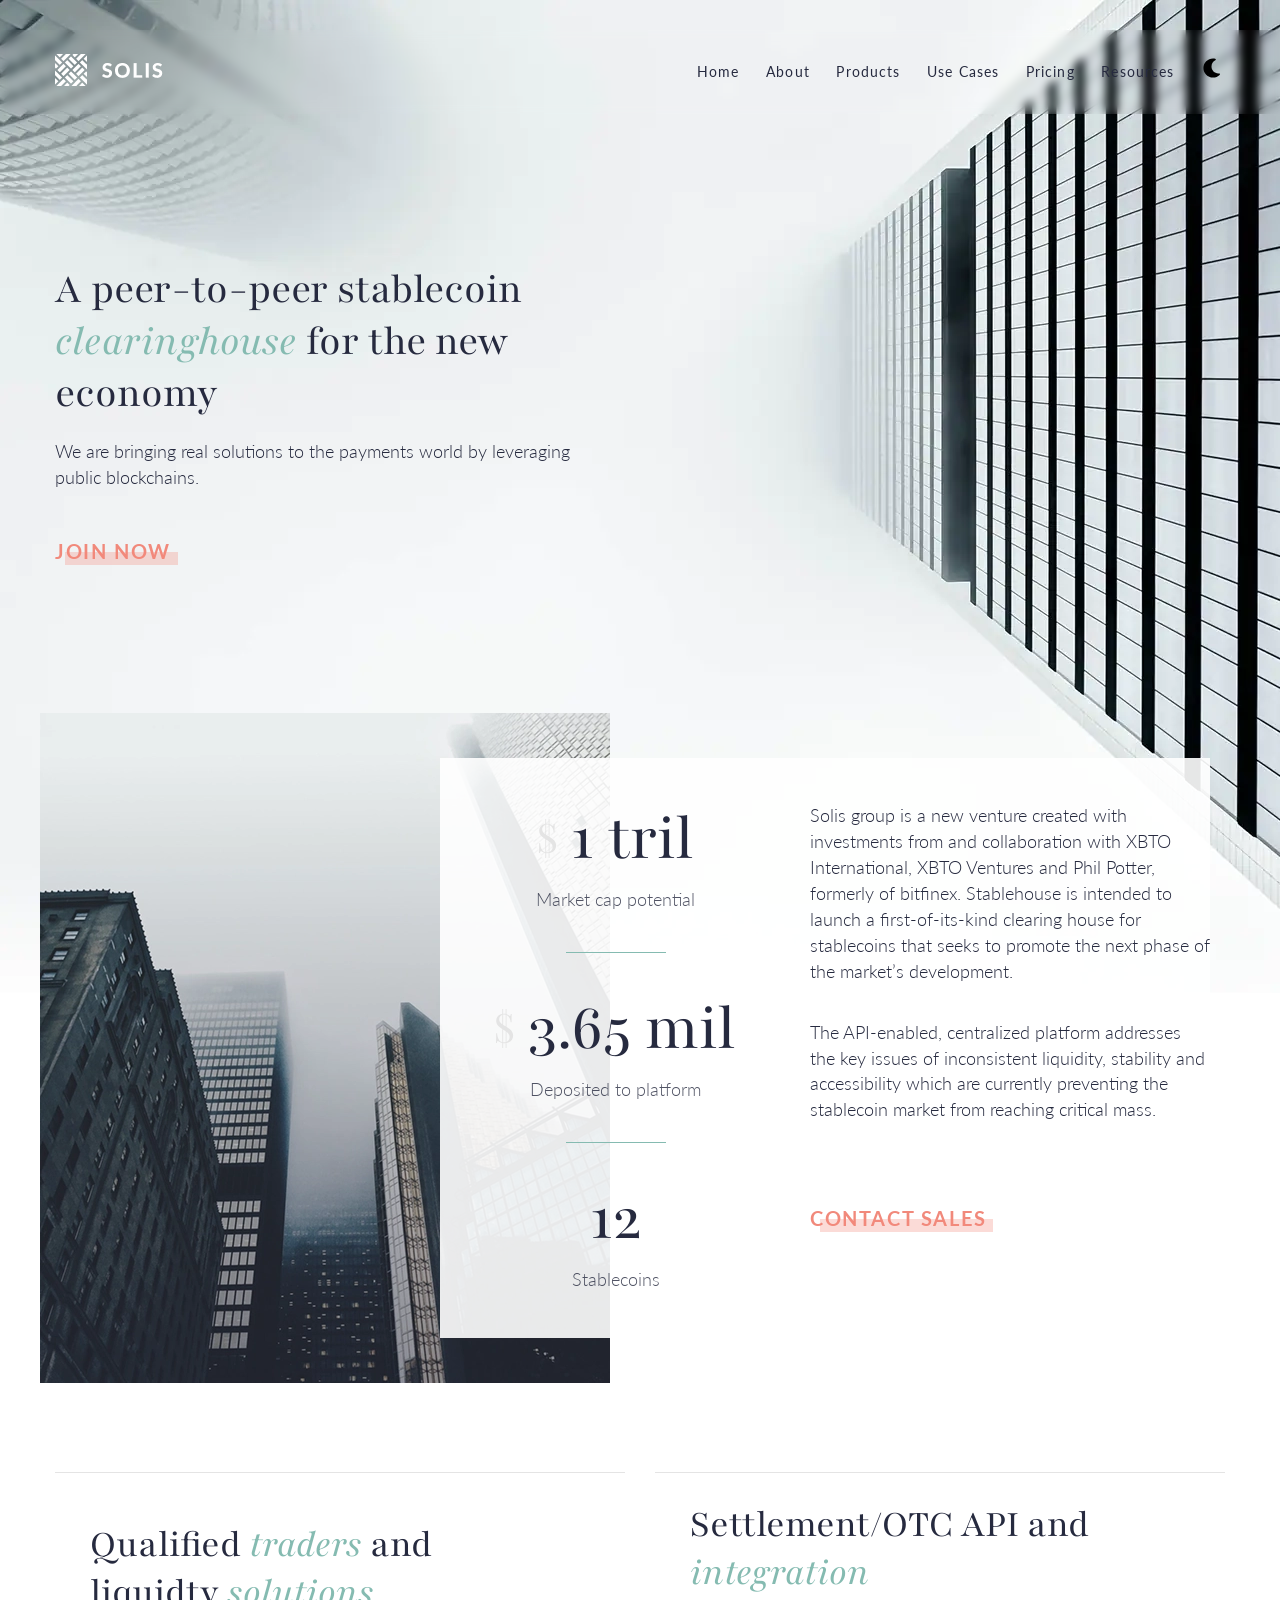
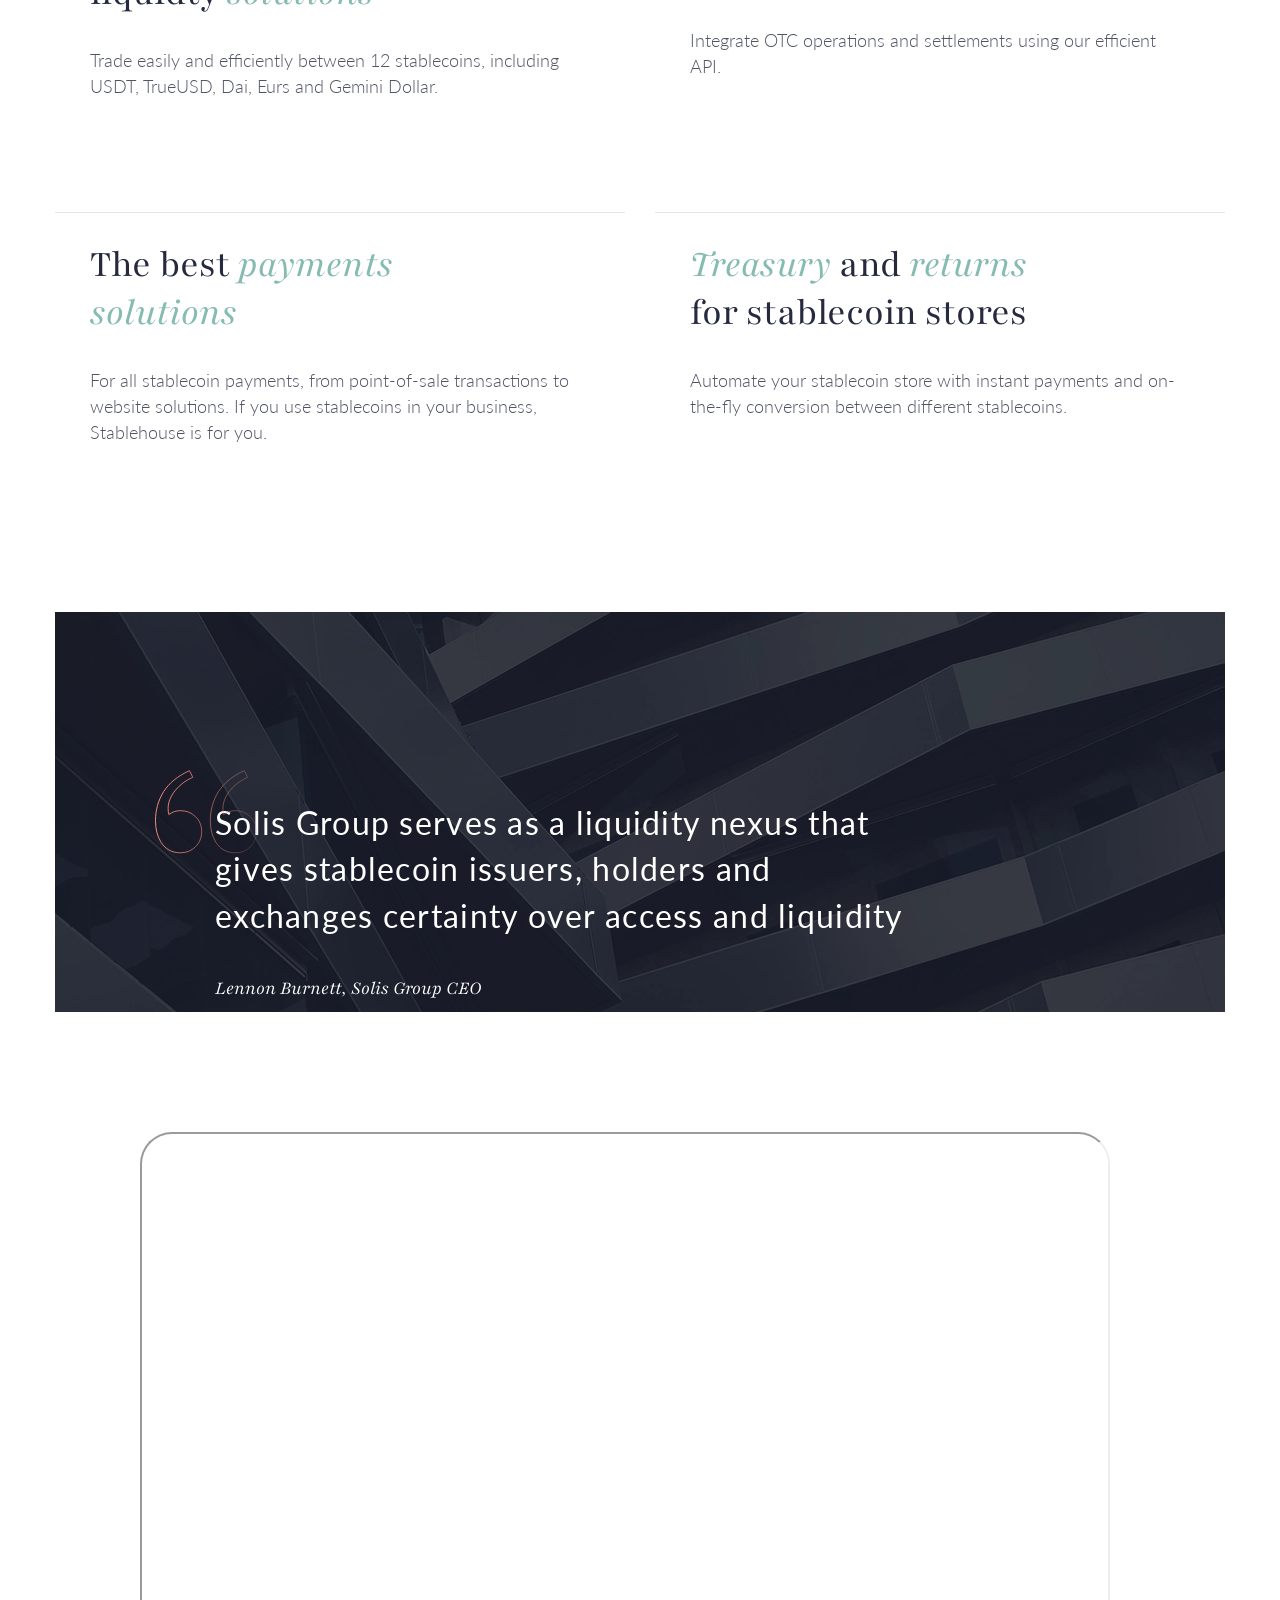
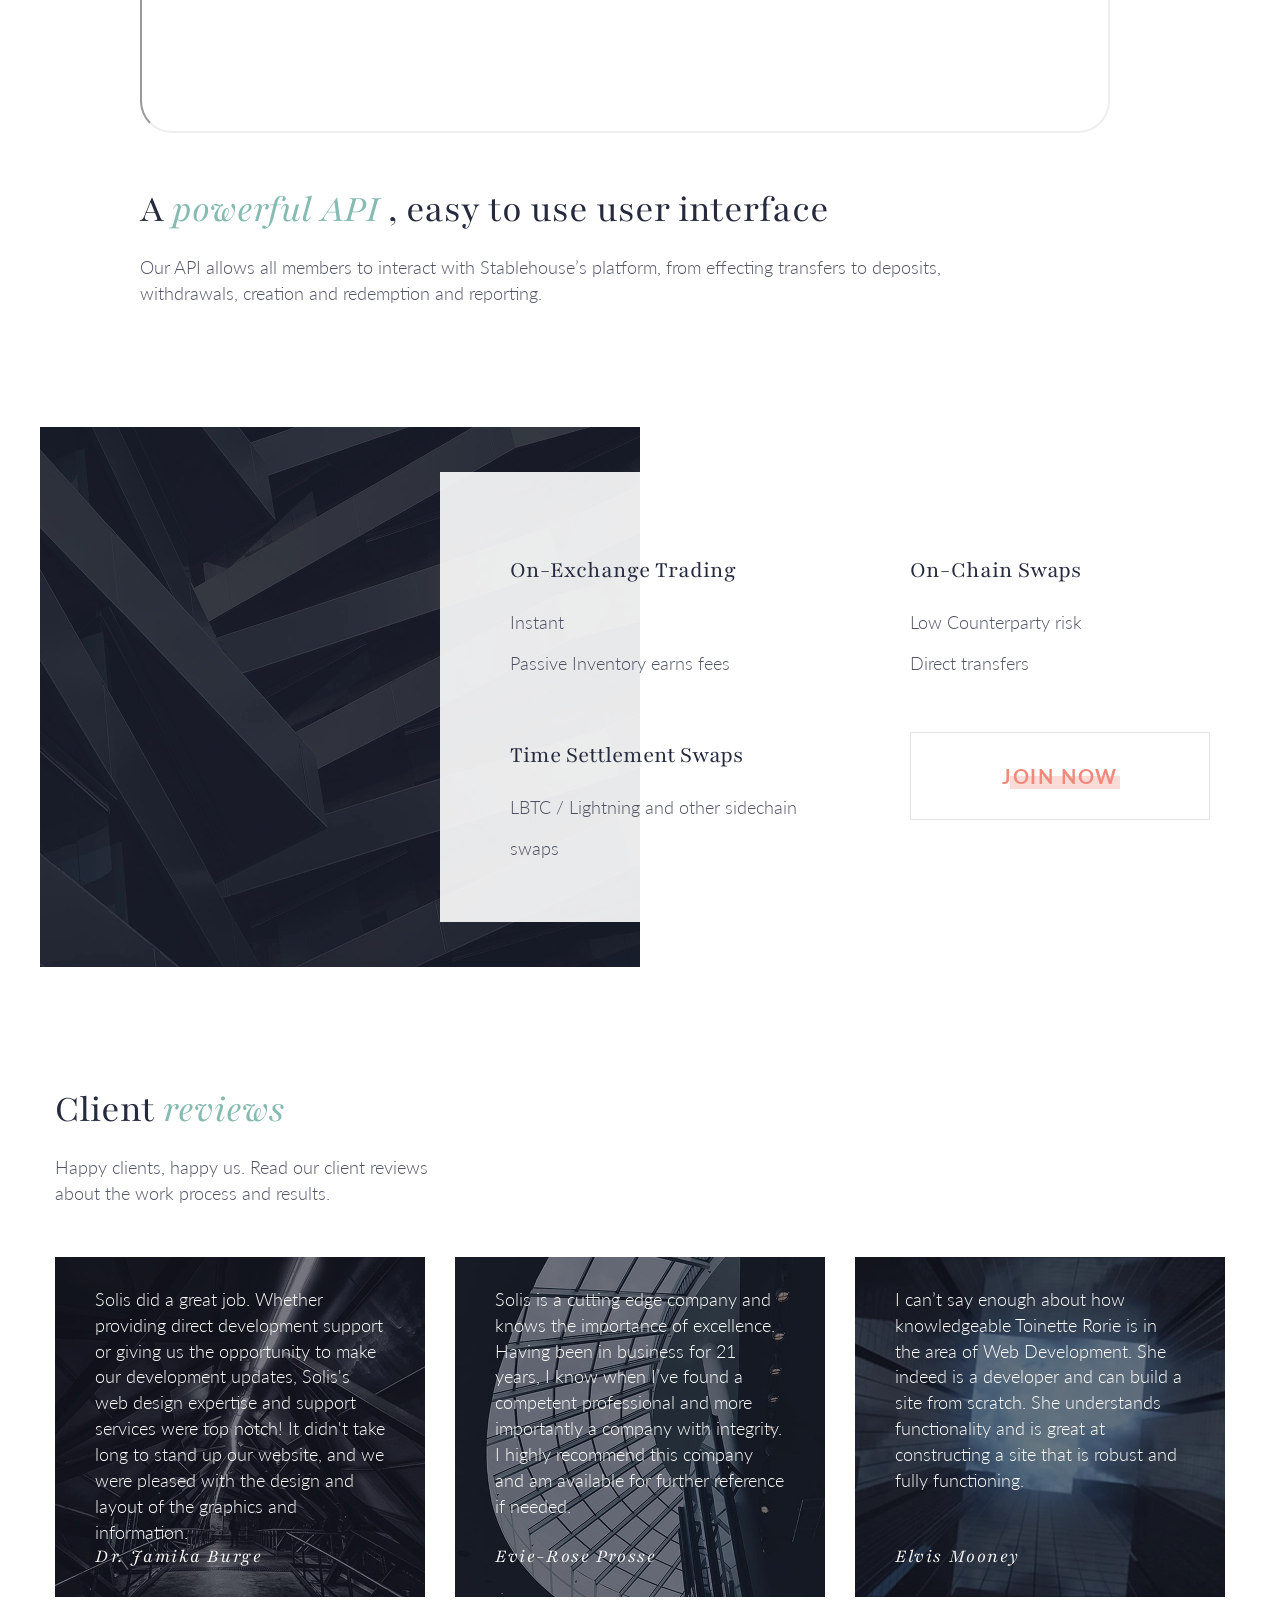
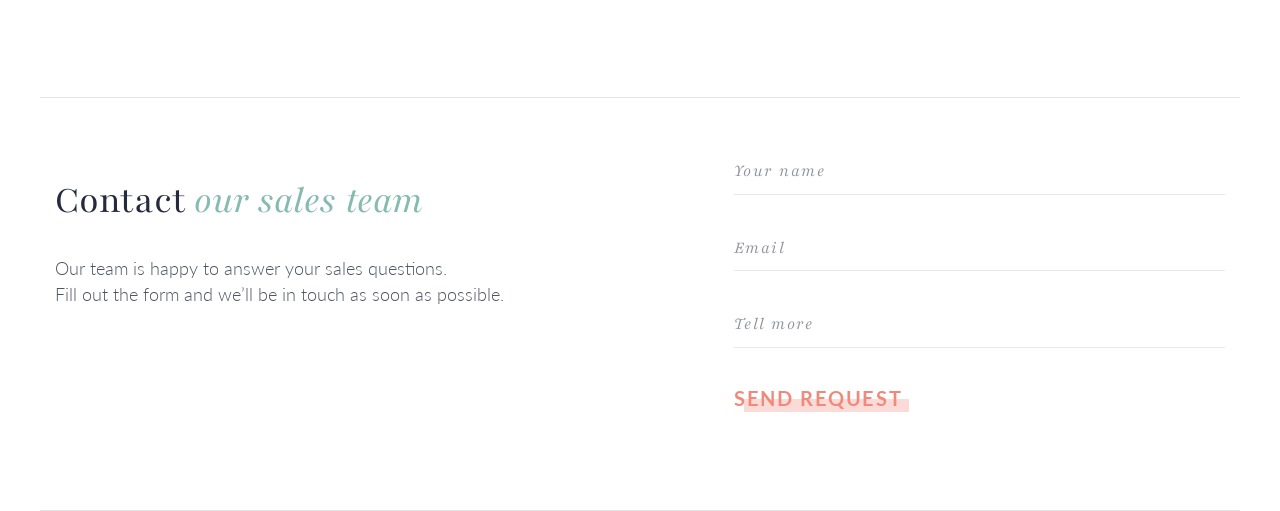
==== commit 9b4ec27a: "add section Contact" ====
--- a/index.html
+++ b/index.html
@@ -242,8 +242,34 @@
                     </div>
                 </div>
             </div>
-
-        </section>
+        </section>
+        <section class="contact">
+            <div class="container contact__container">
+                <div class="flex-contact">
+                    <div class="heading">
+                        <h3 class="title title_3 contact__title">Contact <span class="italic">our sales team</span> </h3>
+                        <p class="contact__text">Our team is happy to answer your sales questions. <br> Fill out the
+                            form and we’ll be in touch as soon as possible.</p>
+                    </div>
+                    <form action="#" class="form">
+                        <div class="row">
+                            <label for="name" class="label">Your name</label>
+                            <input type="text" id="name" required>
+                        </div>
+                        <div class="row">
+                            <label for="email" class="label">Email</label>
+                            <input type="email" id="email" required>
+                        </div>
+                        <div class="row">
+                            <label for="about" class="label">Tell more</label>
+                            <input type="text" id="about">
+                        </div>
+                        <button type="submit" class="btn">SEND REQuest</button>
+                    </form>
+                </div>
+            </div>
+        </section>
+
 
 
 
--- a/css/main.css
+++ b/css/main.css
@@ -446,4 +446,60 @@
   align-items: flex-start;
   flex-direction: column;
   height: 100%;
+}
+
+.contact {
+  margin-top: 100px;
+}
+.contact__container {
+  padding-top: 60px;
+  padding-bottom: 100px;
+  border-top: 1px solid #e4e4e4;
+  border-bottom: 1px solid #e4e4e4;
+}
+.contact__title {
+  margin-top: 20px;
+  margin-bottom: 30px;
+}
+.contact__text {
+  font-size: 1rem;
+  line-height: 1.44;
+  font-weight: 300;
+  opacity: 80%;
+}
+
+.flex-contact {
+  display: flex;
+  justify-content: space-between;
+  align-items: flex-start;
+  gap: 230px;
+}
+
+.label {
+  font-family: "Playfair", serif;
+  font-size: 1rem;
+  line-height: 1.1;
+  font-weight: 300;
+  letter-spacing: 0.08em;
+  font-style: italic;
+  opacity: 50%;
+  cursor: pointer;
+}
+
+.form {
+  flex-grow: 1;
+}
+
+.row {
+  margin-bottom: 40px;
+  padding-bottom: 12px;
+  border-bottom: 1px solid rgba(38, 42, 63, 0.1019607843);
+}
+
+input {
+  border: none;
+}
+
+input:focus-visible {
+  outline: none;
 }/*# sourceMappingURL=main.css.map */
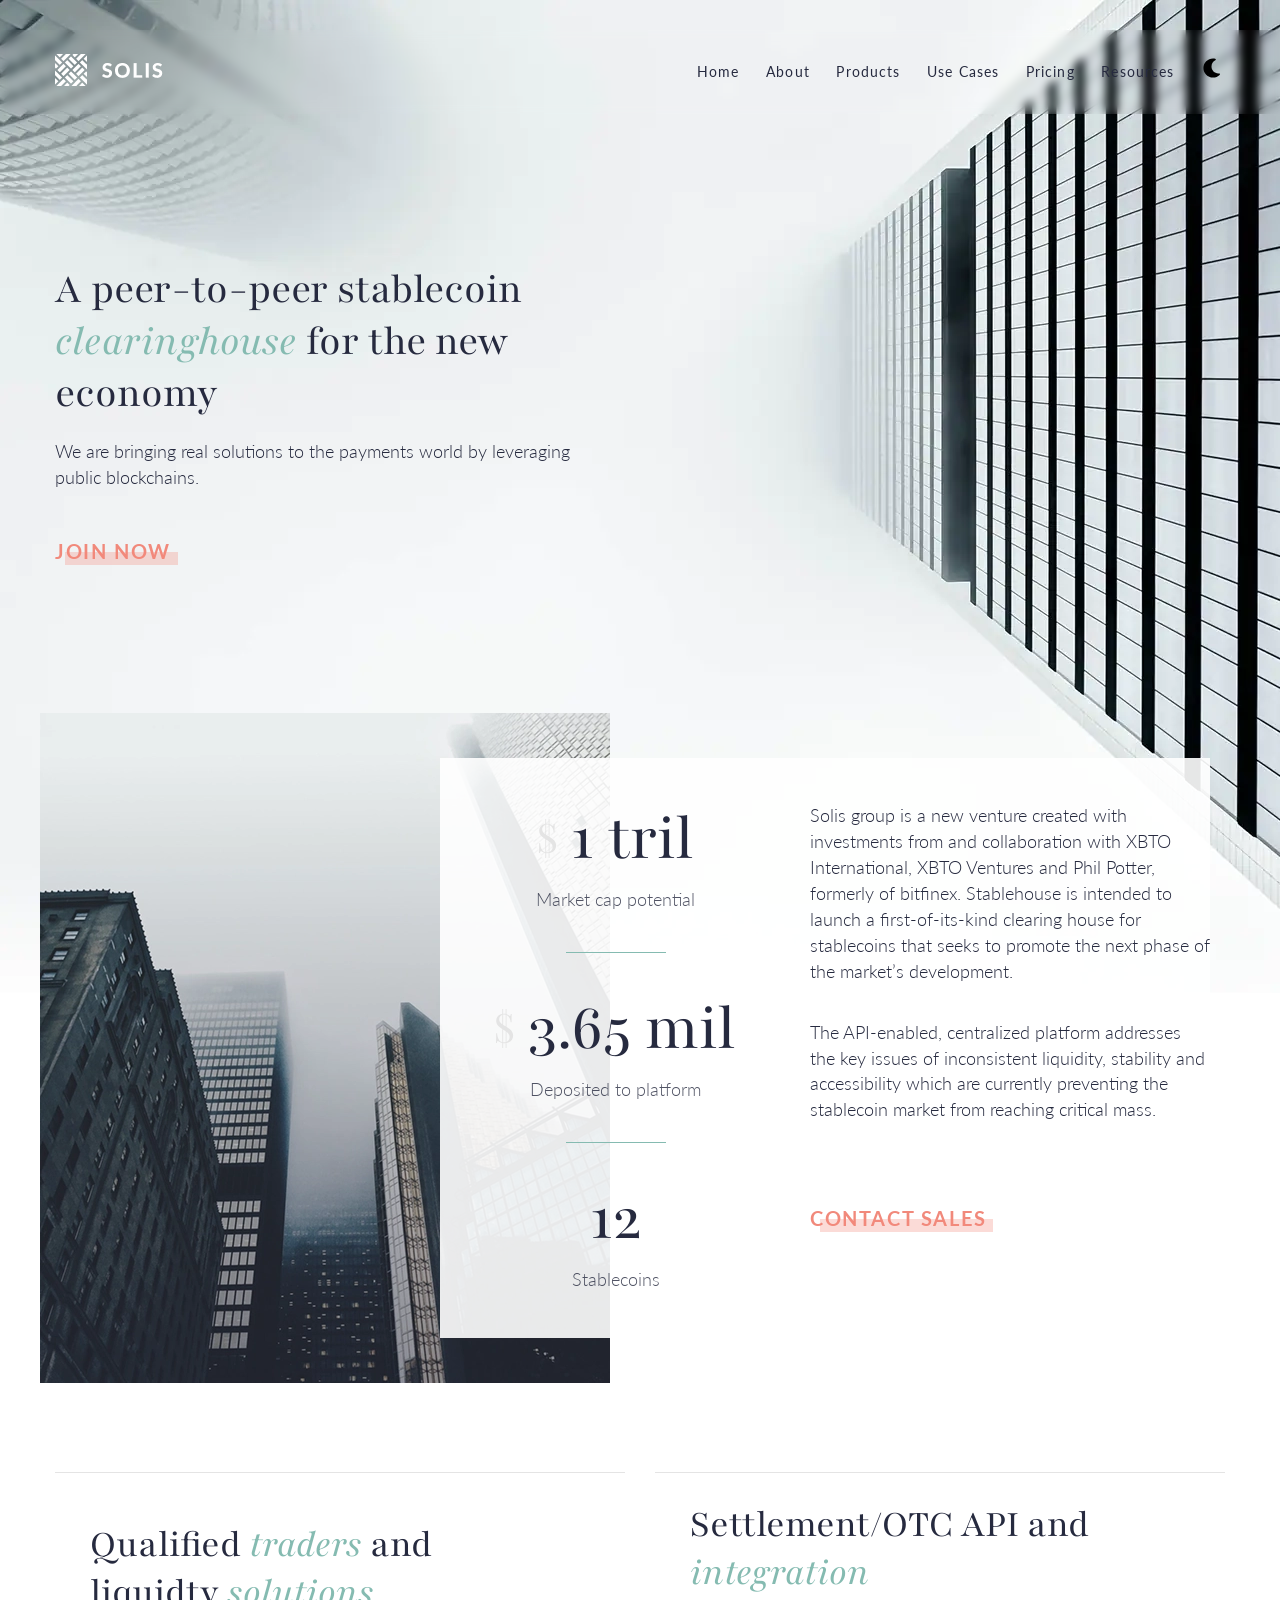
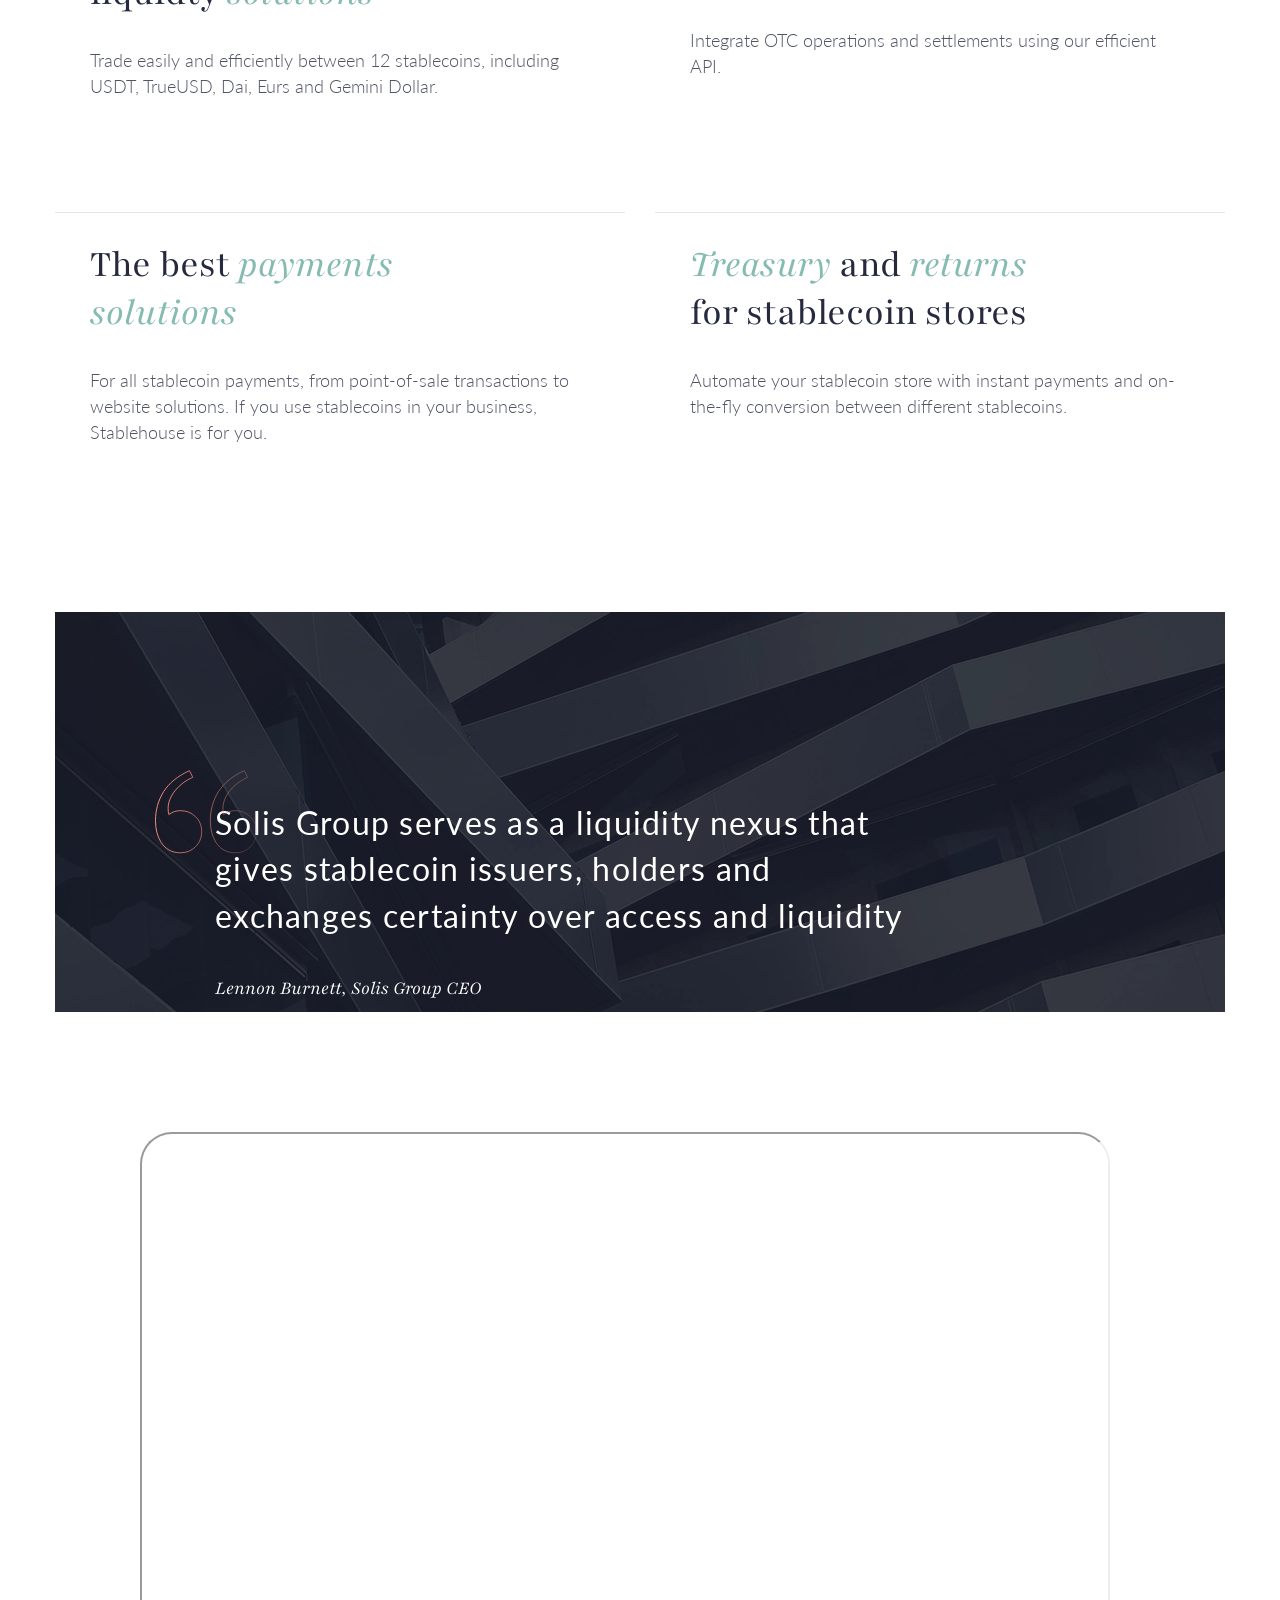
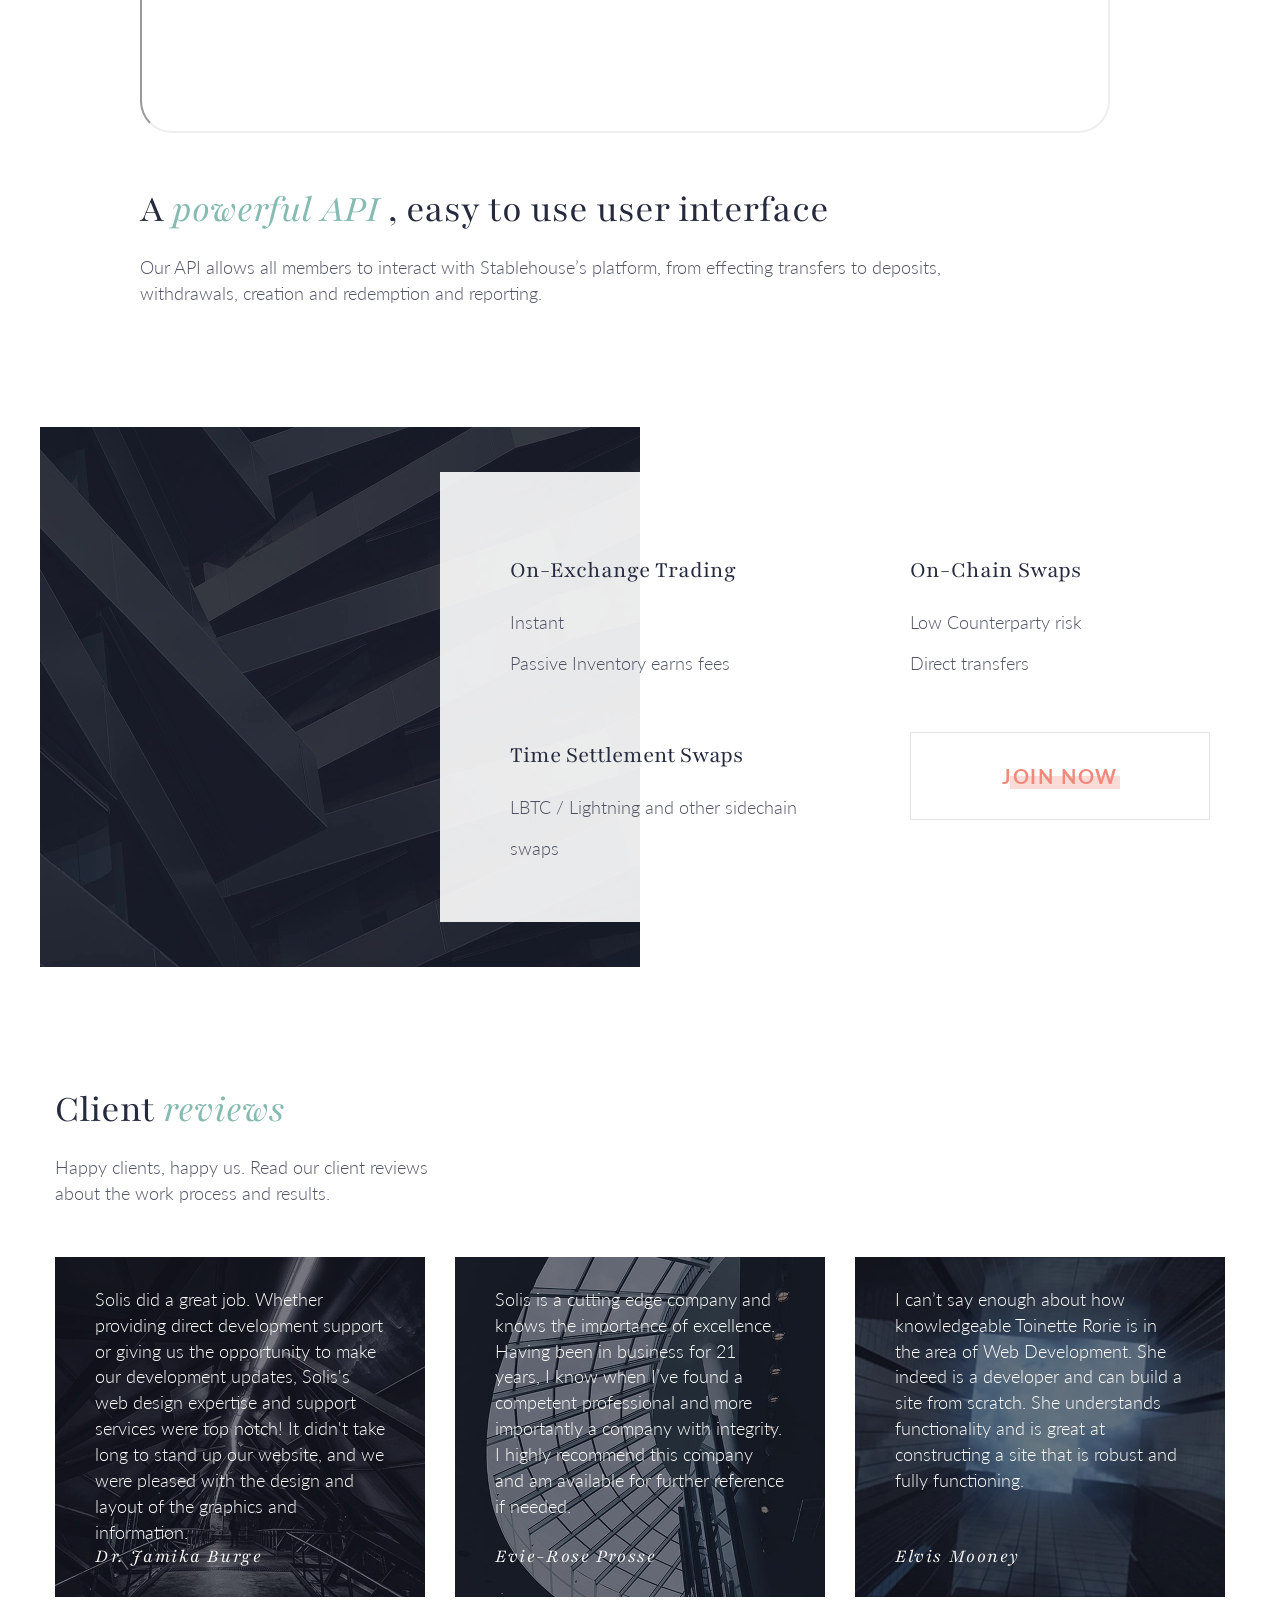
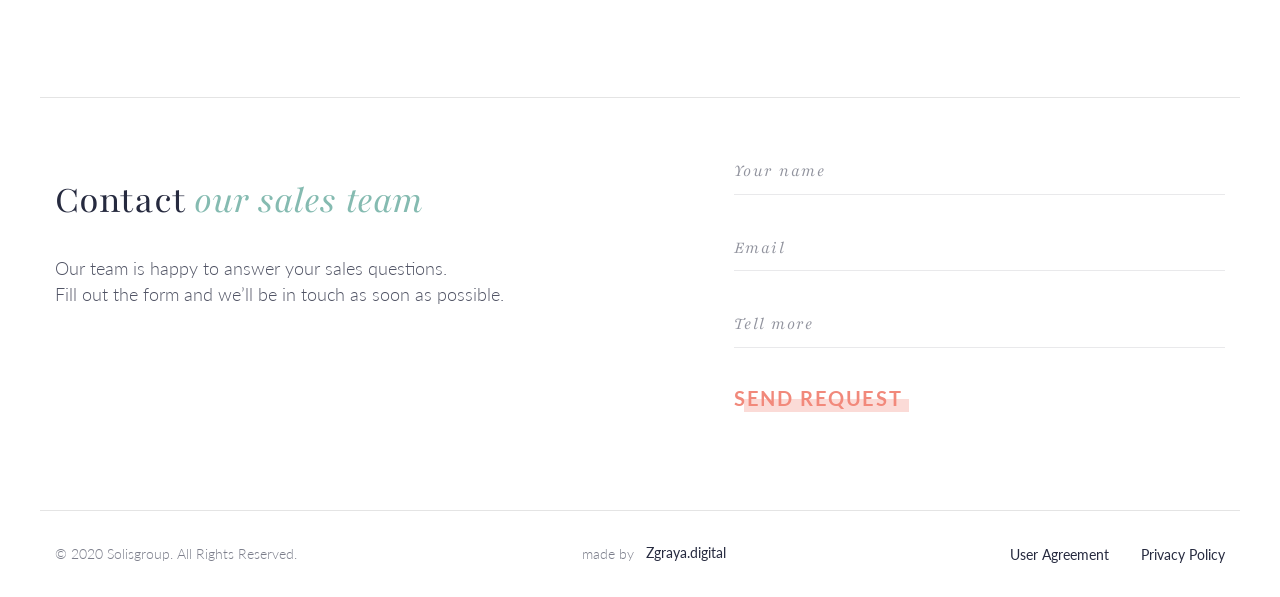
==== commit c03de08f: "add footer" ====
--- a/index.html
+++ b/index.html
@@ -269,11 +269,26 @@
                 </div>
             </div>
         </section>
-
-
-
-
     </main>
+    <footer class="footer">
+        <div class="container">
+            <div class="flex-container">
+                <p class="footer__text">© 2020 Solisgroup. All Rights Reserved.</p>
+                <div class="author">
+                    <p class="footer__text">made by</p> 
+                    <a href="#" class="footer__link">Zgraya.digital</a>                
+                </div>
+                <ul class="footer__links">
+                    <li class="footer__item">
+                        <a href="#" class="footer__link">User Agreement</a>
+                    </li>
+                    <li class="footer__item">
+                        <a href="#" class="footer__link">Privacy Policy</a>
+                    </li>
+                </ul>
+            </div>
+        </div>
+    </footer>
 
 </body>
 
--- a/css/main.css
+++ b/css/main.css
@@ -502,4 +502,29 @@
 
 input:focus-visible {
   outline: none;
+}
+
+.footer {
+  padding: 30px 0;
+}
+.footer__text {
+  font-size: 0.78rem;
+  line-height: 1.86;
+  font-weight: 300;
+  opacity: 60%;
+}
+.footer__links {
+  display: flex;
+  gap: 32px;
+}
+.footer__link {
+  font-size: 0.78rem;
+  line-height: 1.71;
+  font-weight: 400;
+  color: #262A3F;
+}
+
+.author {
+  display: flex;
+  gap: 12px;
 }/*# sourceMappingURL=main.css.map */
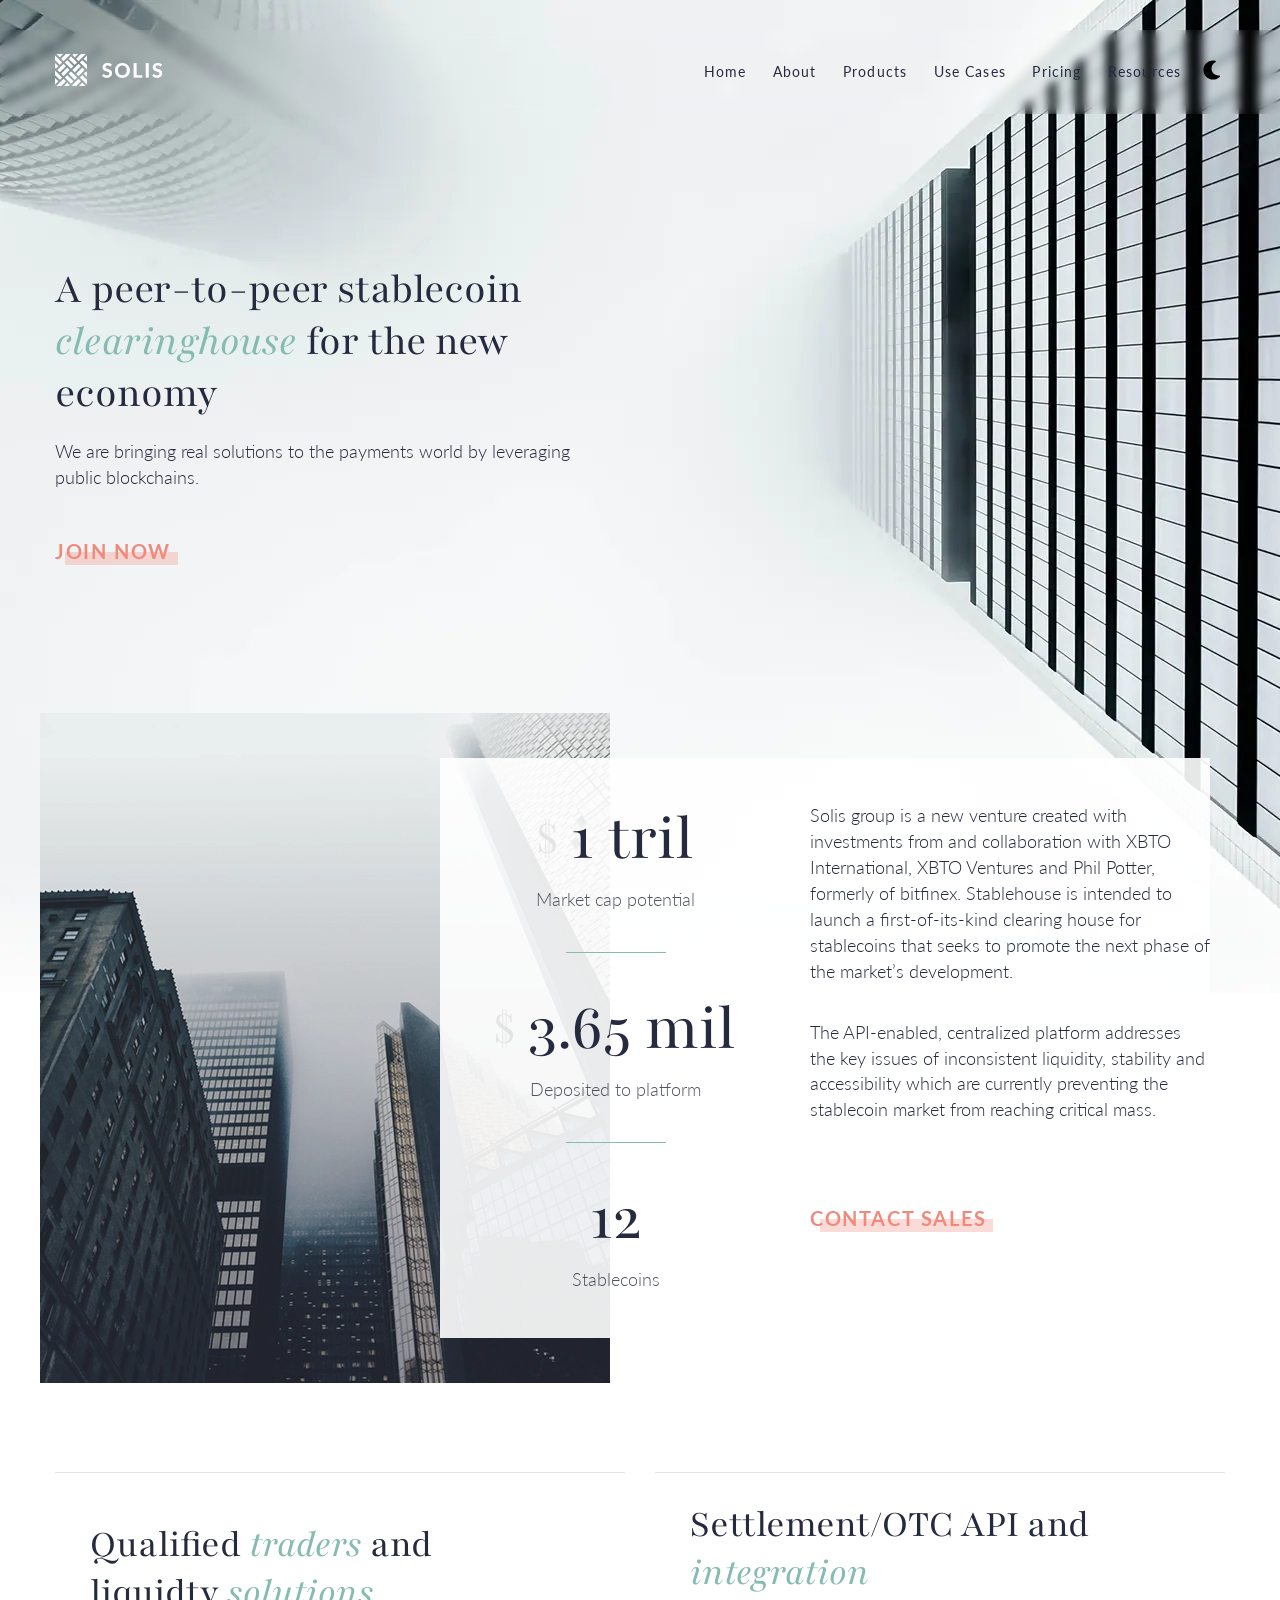
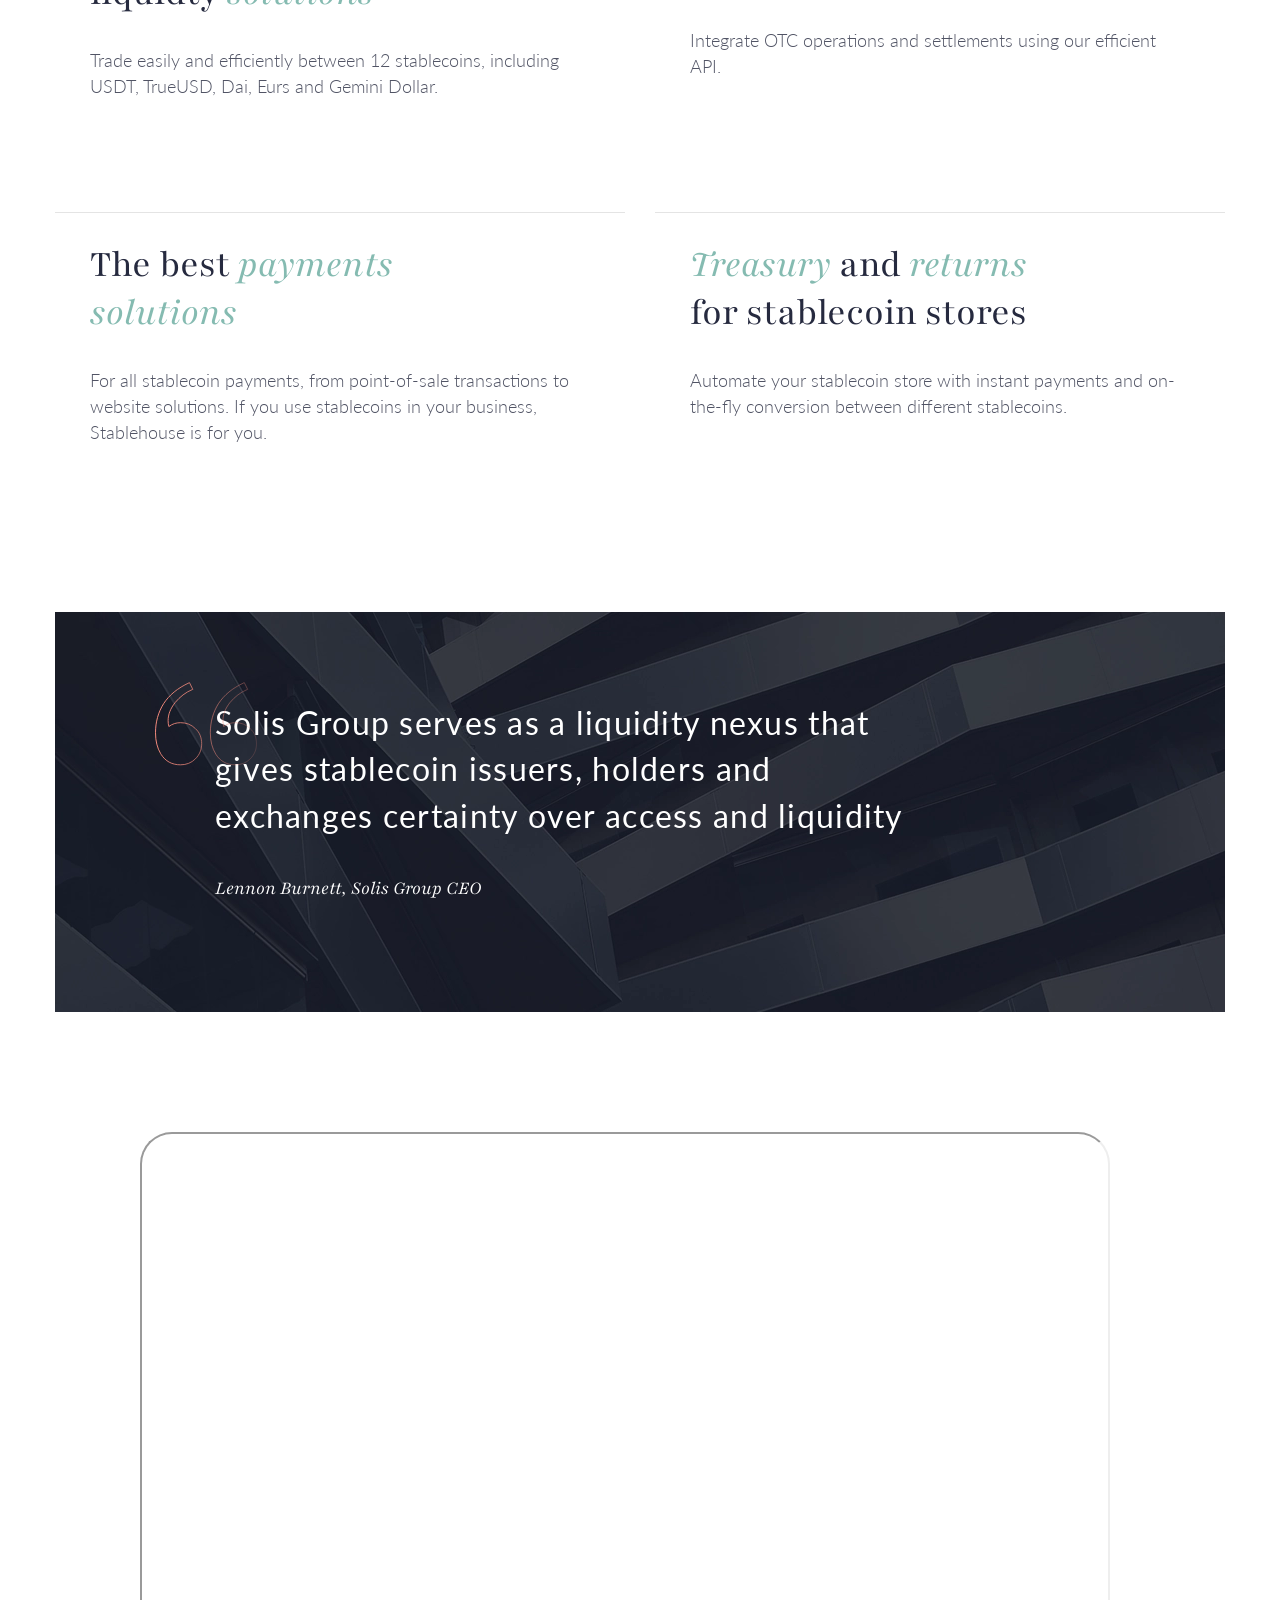
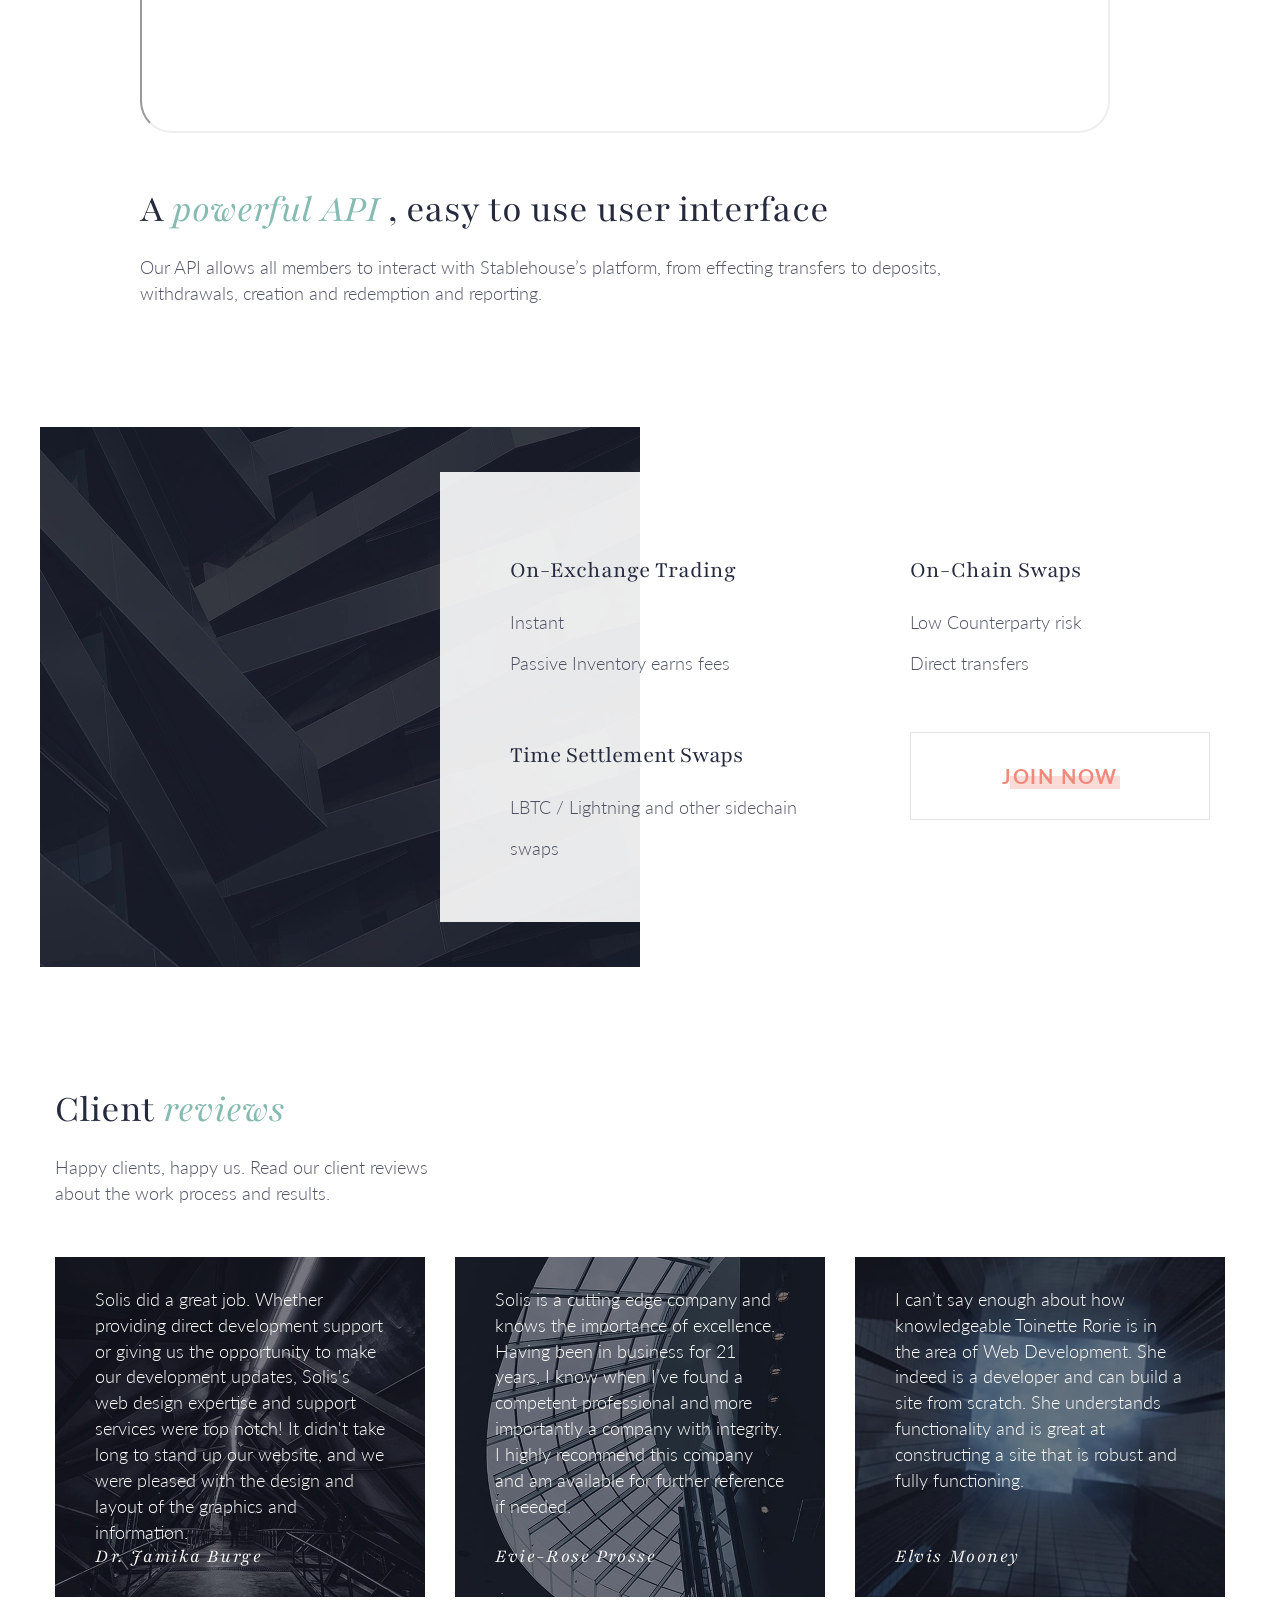
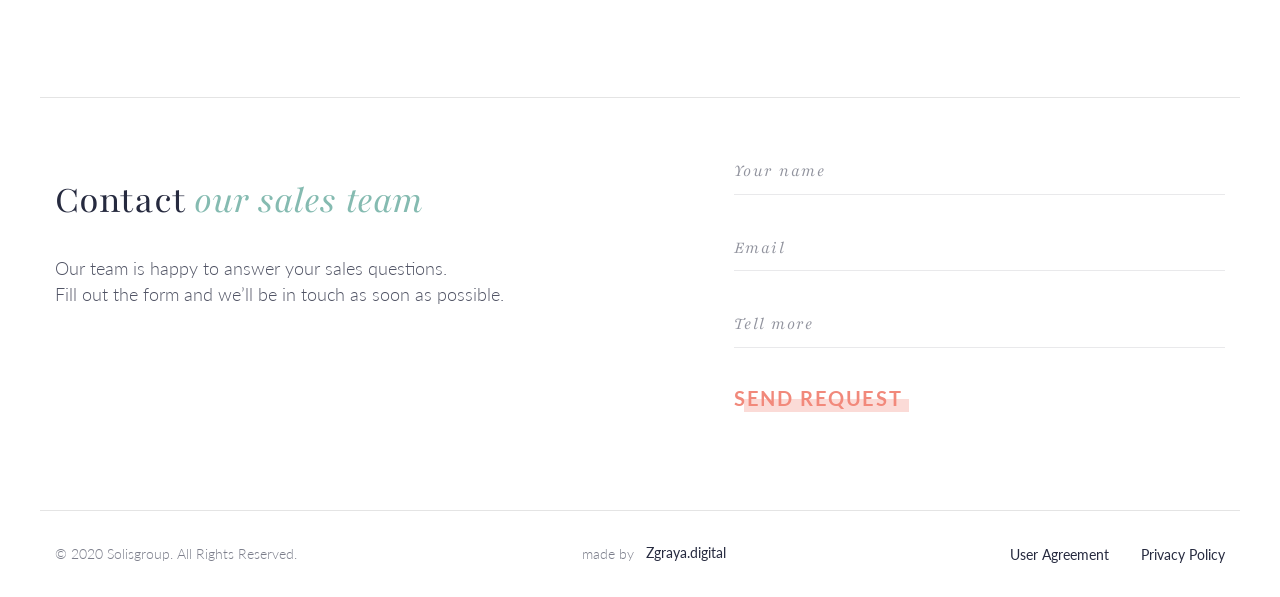
==== commit 385c1e56: "add mediaquires" ====
--- a/index.html
+++ b/index.html
@@ -4,7 +4,8 @@
 <head>
     <meta charset="UTF-8">
     <meta name="viewport" content="width=device-width, initial-scale=1.0">
-    <title>Document</title>
+    <title>Solis</title>
+    <link rel="icon" type="image/x-icon" href="./assets/img/favicon.ico">
     <link rel="preconnect" href="https://fonts.googleapis.com">
     <link rel="preconnect" href="https://fonts.gstatic.com" crossorigin>
     <link
@@ -23,15 +24,19 @@
                             <img src="./assets/img/logo.png" alt="Logo Company" class="logo__img">
                         </div>
                         <nav class="nav">
+
+                            <input type="checkbox" id="nav-burger" class="nav__burger burger">
+                            <label for="nav-burger" class="burger__img"></label>
+
                             <ul class="menu">
                                 <li class="menu__item">
                                     <a href="#" class="menu__link">Home</a>
                                 </li>
                                 <li class="menu__item">
-                                    <a href="#" class="menu__link">About</a>
-                                </li>
-                                <li class="menu__item">
-                                    <a href="#" class="menu__link">Products</a>
+                                    <a href="#info" class="menu__link">About</a>
+                                </li>
+                                <li class="menu__item">
+                                    <a href="#products" class="menu__link">Products</a>
                                 </li>
                                 <li class="menu__item">
                                     <a href="#" class="menu__link">Use Cases</a>
@@ -40,15 +45,15 @@
                                     <a href="#" class="menu__link">Pricing</a>
                                 </li>
                                 <li class="menu__item">
-                                    <a href="#" class="menu__link">Resources</a>
-                                </li>
-                                <li class="menu__item">
-                                    <a href="#" class="menu__link">
-                                        <img src="./assets/img/moon.svg" alt="Moon icon" class="menu__icon">
-                                    </a>
+                                    <a href="#footer" class="menu__link">Resources</a>
                                 </li>
                             </ul>
                         </nav>
+                        <div class="dark">
+                            <a href="#" class="dark__link">
+                                <img src="./assets/img/moon.svg" alt="Moon icon" class="menu__icon">
+                            </a>
+                        </div>
                     </div>
                 </div>
             </header>
@@ -64,7 +69,7 @@
                 </div>
             </section>
         </div>
-        <section class="statistic">
+        <section class="statistic" id="info">
             <div class="container statistic__container">
                 <div class="statistic__box">
                     <div class="flex-container flex-statistic">
@@ -110,7 +115,7 @@
                 </div>
             </div>
         </section>
-        <section class="benefits">
+        <section class="benefits" id="products">
             <div class="container">
                 <div class="grid-container">
                     <div class="benefits__item">
@@ -158,7 +163,7 @@
         </section>
         <section class="section video">
             <div class="container video__container">
-                <iframe class="video__screen" width="970" height="601"
+                <iframe class="video__screen" 
                     src="https://www.youtube.com/embed/vnbN9V_2Guk?si=WYyJ3jH5xyGjKfke" title="YouTube video player"
                     allow="accelerometer; autoplay; clipboard-write; encrypted-media; gyroscope; picture-in-picture; web-share"
                     referrerpolicy="strict-origin-when-cross-origin" allowfullscreen></iframe>
@@ -247,7 +252,8 @@
             <div class="container contact__container">
                 <div class="flex-contact">
                     <div class="heading">
-                        <h3 class="title title_3 contact__title">Contact <span class="italic">our sales team</span> </h3>
+                        <h3 class="title title_3 contact__title">Contact <span class="italic">our sales team</span>
+                        </h3>
                         <p class="contact__text">Our team is happy to answer your sales questions. <br> Fill out the
                             form and we’ll be in touch as soon as possible.</p>
                     </div>
@@ -270,13 +276,13 @@
             </div>
         </section>
     </main>
-    <footer class="footer">
+    <footer class="footer" id="footer">
         <div class="container">
-            <div class="flex-container">
+            <div class="flex-container flex-footer">
                 <p class="footer__text">© 2020 Solisgroup. All Rights Reserved.</p>
                 <div class="author">
-                    <p class="footer__text">made by</p> 
-                    <a href="#" class="footer__link">Zgraya.digital</a>                
+                    <p class="footer__text">made by</p>
+                    <a href="#" class="footer__link">Zgraya.digital</a>
                 </div>
                 <ul class="footer__links">
                     <li class="footer__item">
--- a/css/main.css
+++ b/css/main.css
@@ -69,12 +69,29 @@
   justify-content: space-between;
   align-items: center;
 }
+@media screen and (max-width: 768px) {
+  .flex-container {
+    flex-wrap: wrap;
+  }
+}
 
 .bg {
   padding-top: 30px;
   padding-bottom: 430px;
   background: url(../assets/img/bg.webp) center/cover no-repeat;
 }
+@media screen and (max-width: 992px) {
+  .bg {
+    background: url(../assets/img/bg_tab.webp) center/cover no-repeat;
+    padding-bottom: 100px;
+  }
+}
+@media screen and (max-width: 576px) {
+  .bg {
+    background: url(../assets/img/bg_mob.webp) center/cover no-repeat;
+    padding-bottom: 100px;
+  }
+}
 
 .header {
   background-color: rgba(255, 255, 255, 0.0196078431);
@@ -84,6 +101,12 @@
 
 .nav {
   flex-grow: 1;
+}
+@media screen and (max-width: 768px) {
+  .nav {
+    order: 2;
+    flex-grow: 0;
+  }
 }
 
 .menu {
@@ -91,6 +114,28 @@
   justify-content: flex-end;
   align-items: center;
   gap: 2.08vw;
+}
+@media screen and (max-width: 768px) {
+  .menu {
+    position: fixed;
+    right: -100%;
+    top: 65px;
+    opacity: 0;
+    flex-direction: column;
+    background-color: #e4e4e4;
+    padding: 0 0;
+    transition: all 0.5s;
+    width: 100%;
+    gap: 0;
+  }
+}
+@media screen and (max-width: 768px) {
+  .menu__item {
+    padding: 20px 0;
+    border-bottom: 1px solid #fff;
+    width: 100%;
+    text-align: center;
+  }
 }
 .menu__link {
   color: #262A3F;
@@ -119,12 +164,59 @@
   transform: scale(1.2);
 }
 .menu__icon {
+  margin-left: 20px;
   width: 24px;
   height: 24px;
   color: #262A3F;
   animation: moveIcon 0.8s ease-in-out 3;
 }
 
+.burger {
+  display: none;
+}
+@media screen and (max-width: 768px) {
+  .burger:checked ~ .menu {
+    opacity: 1;
+    right: 0;
+  }
+  .burger:checked ~ .burger__img {
+    transform: rotate(587deg);
+    transition: all 0.4s;
+  }
+  .burger:checked ~ .burger__img::before {
+    opacity: 0;
+  }
+  .burger:checked ~ .burger__img::after {
+    top: 0;
+    transform: rotate(90deg);
+  }
+}
+.burger__img {
+  display: none;
+  cursor: pointer;
+}
+@media screen and (max-width: 768px) {
+  .burger__img {
+    display: inline-block;
+    position: relative;
+    top: -3px;
+    width: 34px;
+    height: 2px;
+    background-color: #292729;
+  }
+  .burger__img::before, .burger__img::after {
+    content: "";
+    position: absolute;
+    width: 100%;
+    height: 2px;
+    background-color: #292729;
+    top: 10px;
+  }
+  .burger__img::after {
+    top: -10px;
+  }
+}
+
 .title {
   font-family: "Playfair", serif;
 }
@@ -137,6 +229,11 @@
   font-size: 3.78rem;
   line-height: 1.06;
   font-weight: 400;
+}
+@media screen and (max-width: 576px) {
+  .title_2 {
+    font-size: 2rem;
+  }
 }
 .title_3 {
   font-size: 2.22rem;
@@ -213,6 +310,11 @@
 .statistic {
   position: relative;
 }
+@media screen and (max-width: 992px) {
+  .statistic {
+    position: static;
+  }
+}
 .statistic__container {
   background: url(../assets/img/buildings_img.webp) left top/contain no-repeat;
   padding: 45px 0 45px 400px;
@@ -222,6 +324,19 @@
   width: 100%;
   height: 670px;
 }
+@media screen and (max-width: 992px) {
+  .statistic__container {
+    background: url(../assets/img/buildings_img_tab.webp) center/contain no-repeat;
+    position: static;
+    padding: 30px 0 0 0;
+    height: auto;
+  }
+}
+@media screen and (max-width: 576px) {
+  .statistic__container {
+    background: url(../assets/img/buildings_img_mob.webp) center/contain no-repeat;
+  }
+}
 .statistic__box {
   font-size: 1rem;
   line-height: 1.44;
@@ -229,6 +344,11 @@
   padding: 45px 0;
   background-color: rgba(255, 255, 255, 0.9019607843);
   max-width: 770px;
+}
+@media screen and (max-width: 992px) {
+  .statistic__box {
+    padding: 0;
+  }
 }
 .statistic__list {
   display: flex;
@@ -238,6 +358,18 @@
   gap: 80px;
   padding: 0 56px;
   text-align: center;
+}
+@media screen and (max-width: 992px) {
+  .statistic__list {
+    gap: 40px;
+    padding: 0 32px;
+  }
+}
+@media screen and (max-width: 576px) {
+  .statistic__list {
+    gap: 20px;
+    padding: 0 15px;
+  }
 }
 .statistic__list__item {
   position: relative;
@@ -260,6 +392,11 @@
   max-width: 400px;
   align-self: flex-start;
 }
+@media screen and (max-width: 576px) {
+  .statistic__descr {
+    align-self: center;
+  }
+}
 .statistic__text:not(:last-child) {
   margin-bottom: 35px;
 }
@@ -270,13 +407,34 @@
 .flex-statistic {
   flex-wrap: wrap;
 }
+@media screen and (max-width: 576px) {
+  .flex-statistic {
+    flex-direction: column;
+    gap: 10px;
+  }
+}
 
 .section {
   margin-top: 120px;
 }
+@media screen and (max-width: 992px) {
+  .section {
+    margin-top: 80px;
+  }
+}
+@media screen and (max-width: 576px) {
+  .section {
+    margin-top: 40px;
+  }
+}
 
 .benefits {
   padding-top: 509px;
+}
+@media screen and (max-width: 992px) {
+  .benefits {
+    padding-top: 150px;
+  }
 }
 .benefits__item {
   padding: 0 35px;
@@ -310,13 +468,32 @@
   row-gap: 90px;
   column-gap: 30px;
 }
+@media screen and (max-width: 768px) {
+  .grid-container {
+    grid-template-columns: 1fr;
+    grid-template-rows: repeat(4, 1fr);
+    row-gap: 30px;
+  }
+}
 
 .quote__bg {
   background: url(../assets/img/quote_bg.webp) center/cover no-repeat;
   width: 100%;
   height: 400px;
-  padding-top: 100px;
   padding-left: 160px;
+  position: relative;
+}
+@media screen and (max-width: 992px) {
+  .quote__bg {
+    background: url(../assets/img/quote_bg_tab.webp) center/cover no-repeat;
+    padding-left: 50px;
+  }
+}
+@media screen and (max-width: 576px) {
+  .quote__bg {
+    background: url(../assets/img/quote_bg_mob.webp) center/cover no-repeat;
+    padding-left: 30px;
+  }
 }
 .quote__content {
   max-width: 710px;
@@ -328,15 +505,19 @@
   line-height: 1.44;
   font-weight: 400;
   letter-spacing: 0.04em;
-  position: relative;
 }
 .quote__title::before {
   content: url(../assets/img/quote_light.svg);
   width: 102px;
   height: 84px;
   position: absolute;
-  top: -30px;
-  left: -60px;
+  top: 70px;
+  left: 100px;
+}
+@media screen and (max-width: 992px) {
+  .quote__title::before {
+    left: 50px;
+  }
 }
 .quote__text {
   margin-top: 40px;
@@ -350,9 +531,36 @@
 .video__container {
   padding: 0 100px;
 }
+@media screen and (max-width: 992px) {
+  .video__container {
+    width: 80%;
+    height: auto;
+    padding: 0 30px;
+  }
+}
+@media screen and (max-width: 576px) {
+  .video__container {
+    padding: 0;
+  }
+}
 .video__screen {
+  width: 970px;
+  height: 601px;
   margin-bottom: 50px;
   border-radius: 32px;
+}
+@media screen and (max-width: 992px) {
+  .video__screen {
+    width: 570px;
+    height: 354px;
+    border-radius: 8px;
+  }
+}
+@media screen and (max-width: 576px) {
+  .video__screen {
+    width: 300px;
+    height: 186px;
+  }
 }
 .video__descr {
   font-size: 1rem;
@@ -368,6 +576,13 @@
   width: 100%;
   height: 540px;
 }
+@media screen and (max-width: 992px) {
+  .promises__container {
+    background: url(../assets/img/features_bg_tab.webp) center/contain no-repeat;
+    padding: 30px 0 0 0;
+    height: auto;
+  }
+}
 .promises__box {
   font-size: 1rem;
   line-height: 1.44;
@@ -375,6 +590,12 @@
   padding: 75px 0 75px 70px;
   background-color: rgba(255, 255, 255, 0.9019607843);
   max-width: 770px;
+}
+@media screen and (max-width: 992px) {
+  .promises__box {
+    padding: 0;
+    margin: 0 auto;
+  }
 }
 .promises__grid {
   display: grid;
@@ -383,9 +604,22 @@
   row-gap: 70px;
   column-gap: 100px;
 }
+@media screen and (max-width: 768px) {
+  .promises__grid {
+    grid-template-columns: 1fr;
+    grid-template-rows: repeat(4, 1fr);
+    row-gap: 30px;
+  }
+}
 .promises__item {
   width: 300px;
   height: 115px;
+}
+@media screen and (max-width: 768px) {
+  .promises__item {
+    text-align: center;
+    width: 100%;
+  }
 }
 .promises__text {
   margin-top: 15px;
@@ -401,6 +635,12 @@
   align-items: center;
   gap: 30px;
 }
+@media screen and (max-width: 992px) {
+  .flex-reviews {
+    flex-wrap: wrap;
+    justify-content: center;
+  }
+}
 
 .reviews__descr {
   margin-top: 20px;
@@ -413,9 +653,8 @@
 .reviews__card {
   padding: 30px 40px;
   height: 340px;
-  width: 100%;
+  width: 370px;
   color: #fff;
-  flex-grow: 1;
 }
 .reviews__card_1 {
   background: url(../assets/img/review_1_bg.webp) center/cover no-repeat;
@@ -474,6 +713,12 @@
   align-items: flex-start;
   gap: 230px;
 }
+@media screen and (max-width: 768px) {
+  .flex-contact {
+    flex-wrap: wrap;
+    gap: 50px;
+  }
+}
 
 .label {
   font-family: "Playfair", serif;
@@ -523,8 +768,18 @@
   font-weight: 400;
   color: #262A3F;
 }
+.footer__link:hover {
+  color: rgb(32.2435643564, 35.6376237624, 53.4564356436);
+  font-weight: 700;
+}
 
 .author {
   display: flex;
   gap: 12px;
+}
+
+@media screen and (max-width: 576px) {
+  .flex-footer {
+    flex-direction: column;
+  }
 }/*# sourceMappingURL=main.css.map */
